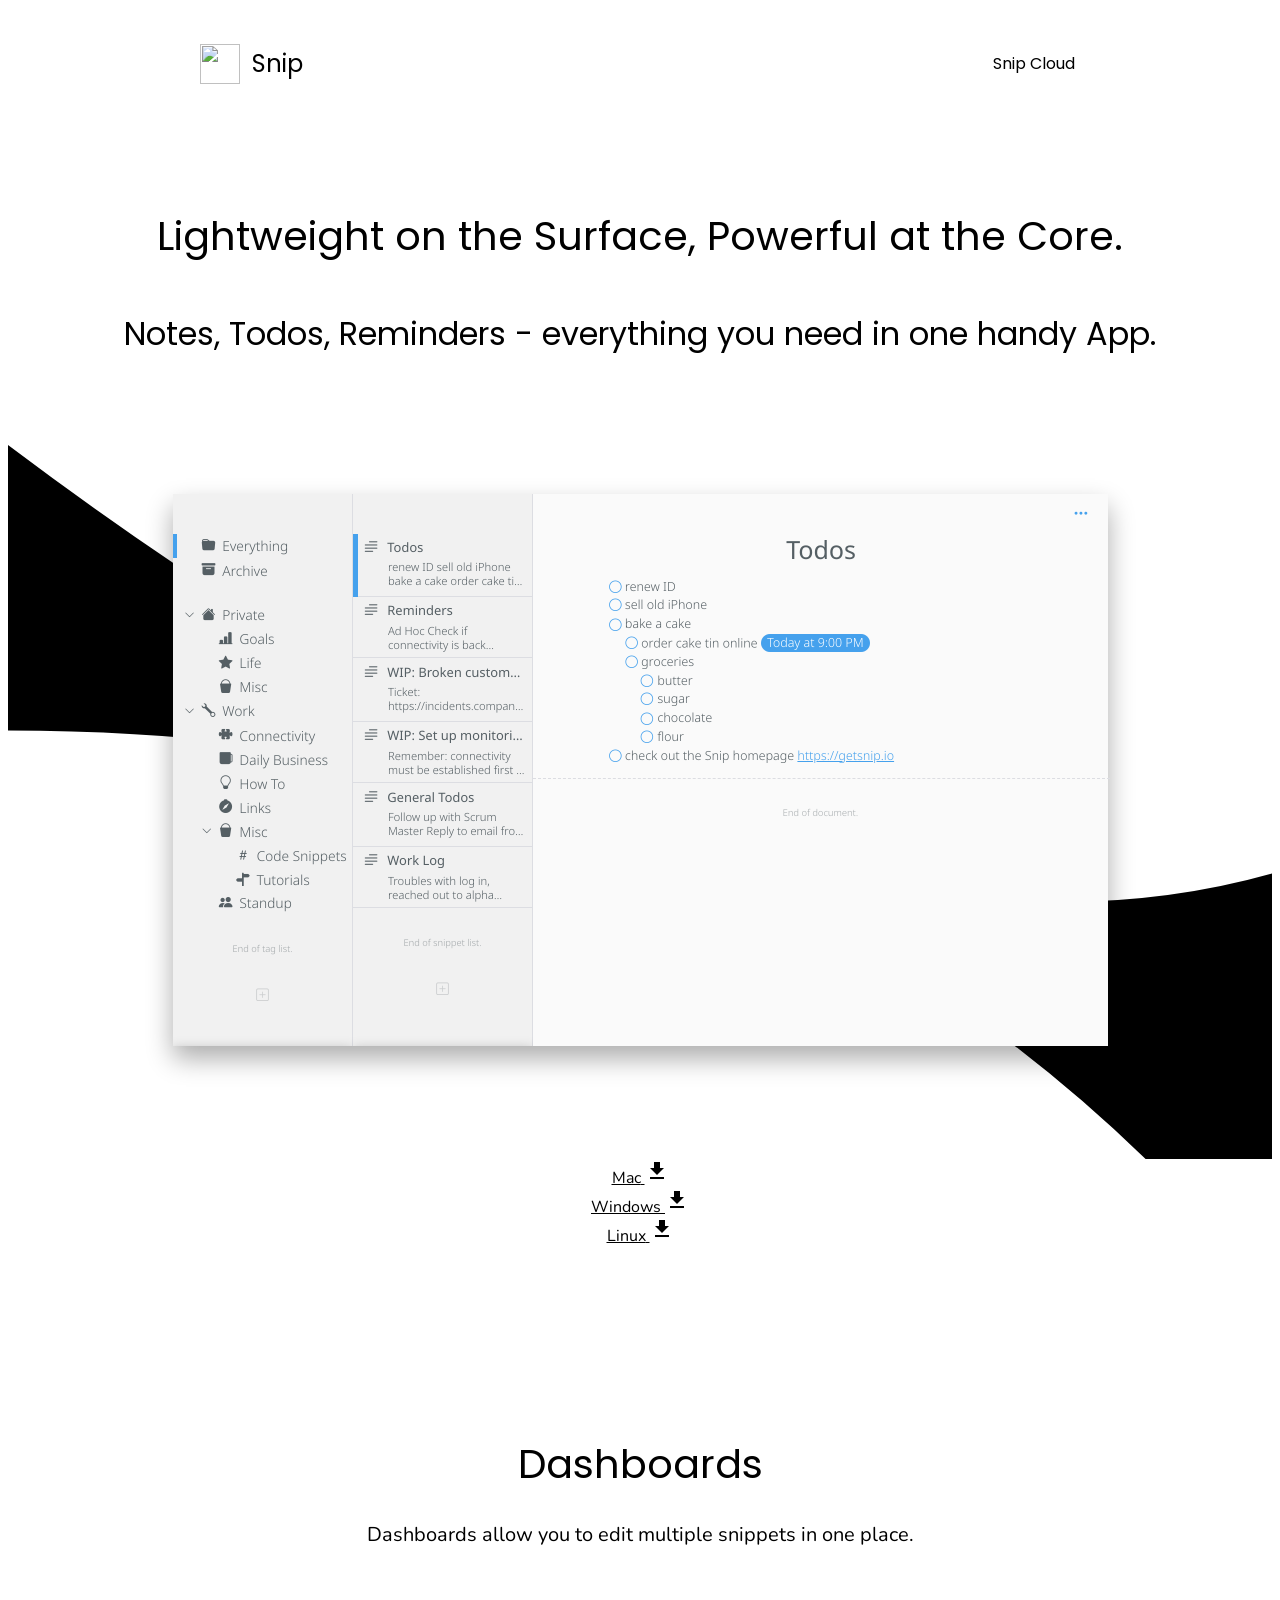
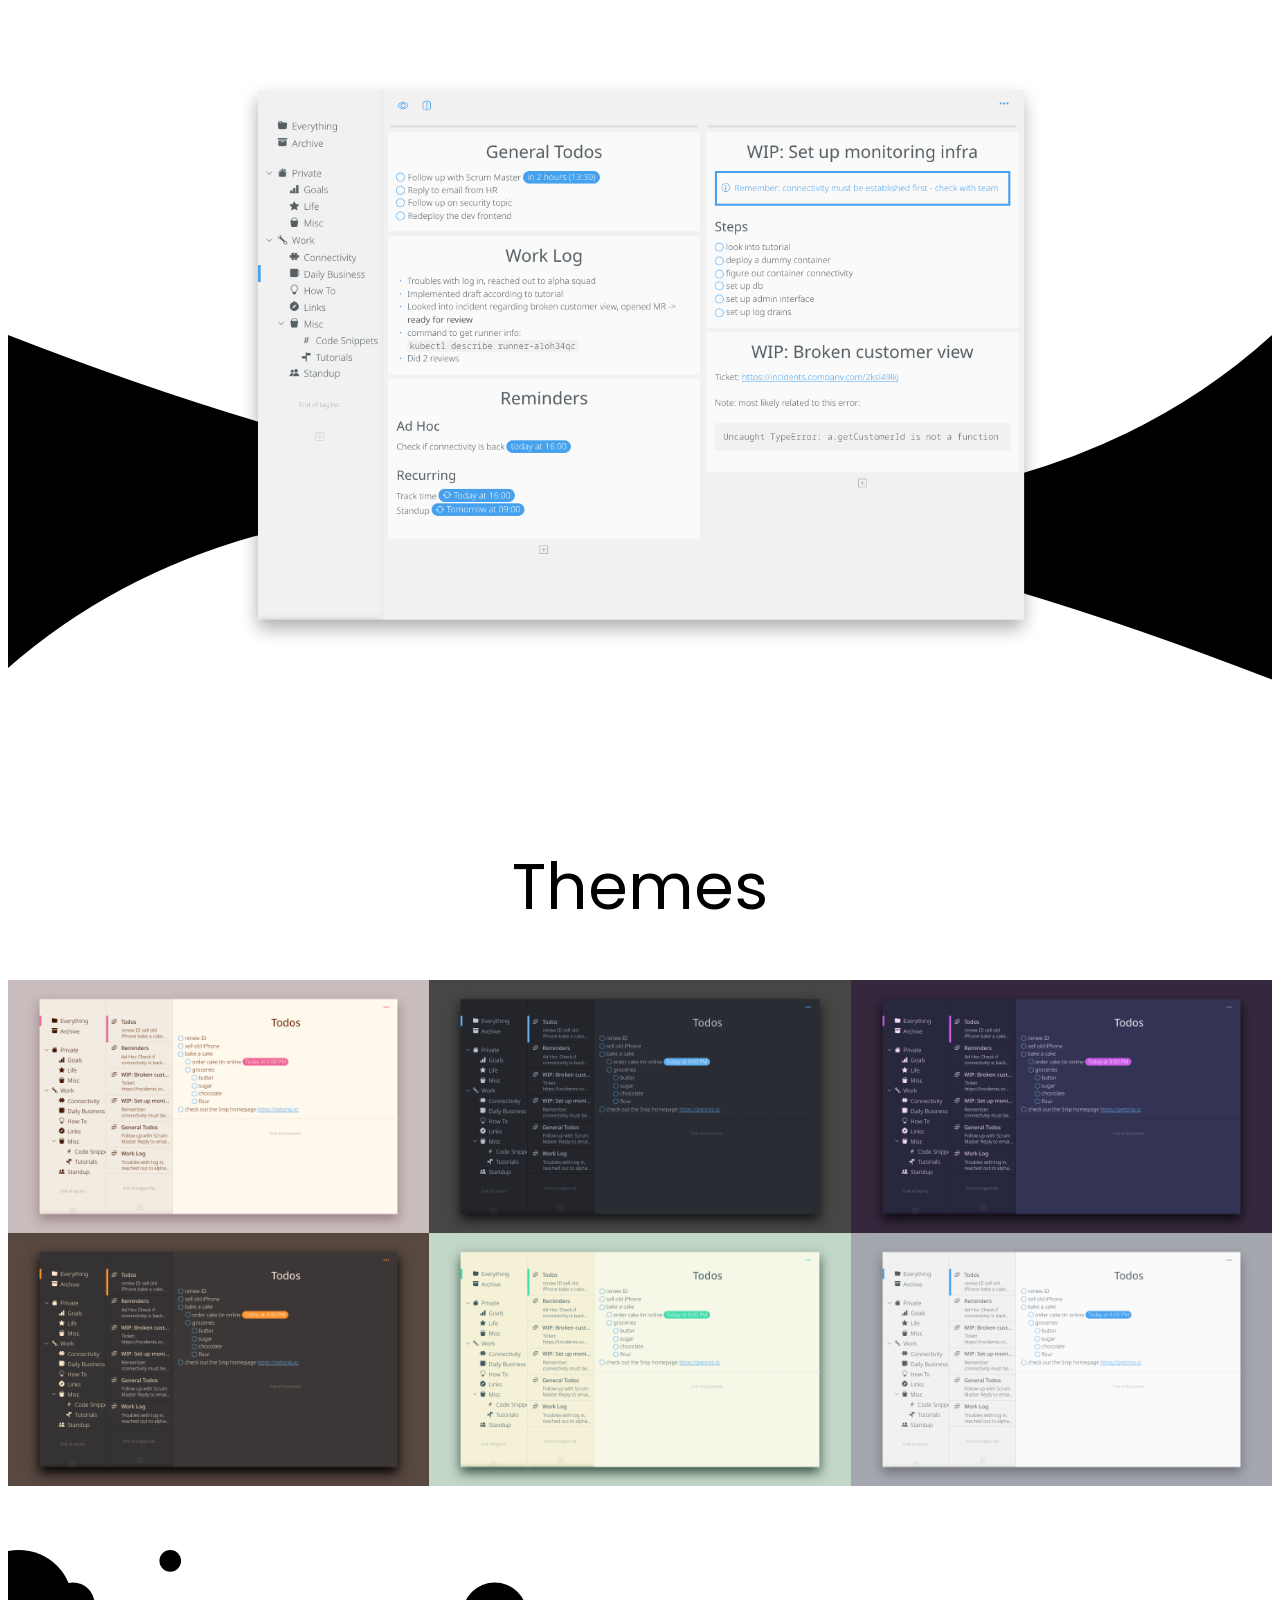
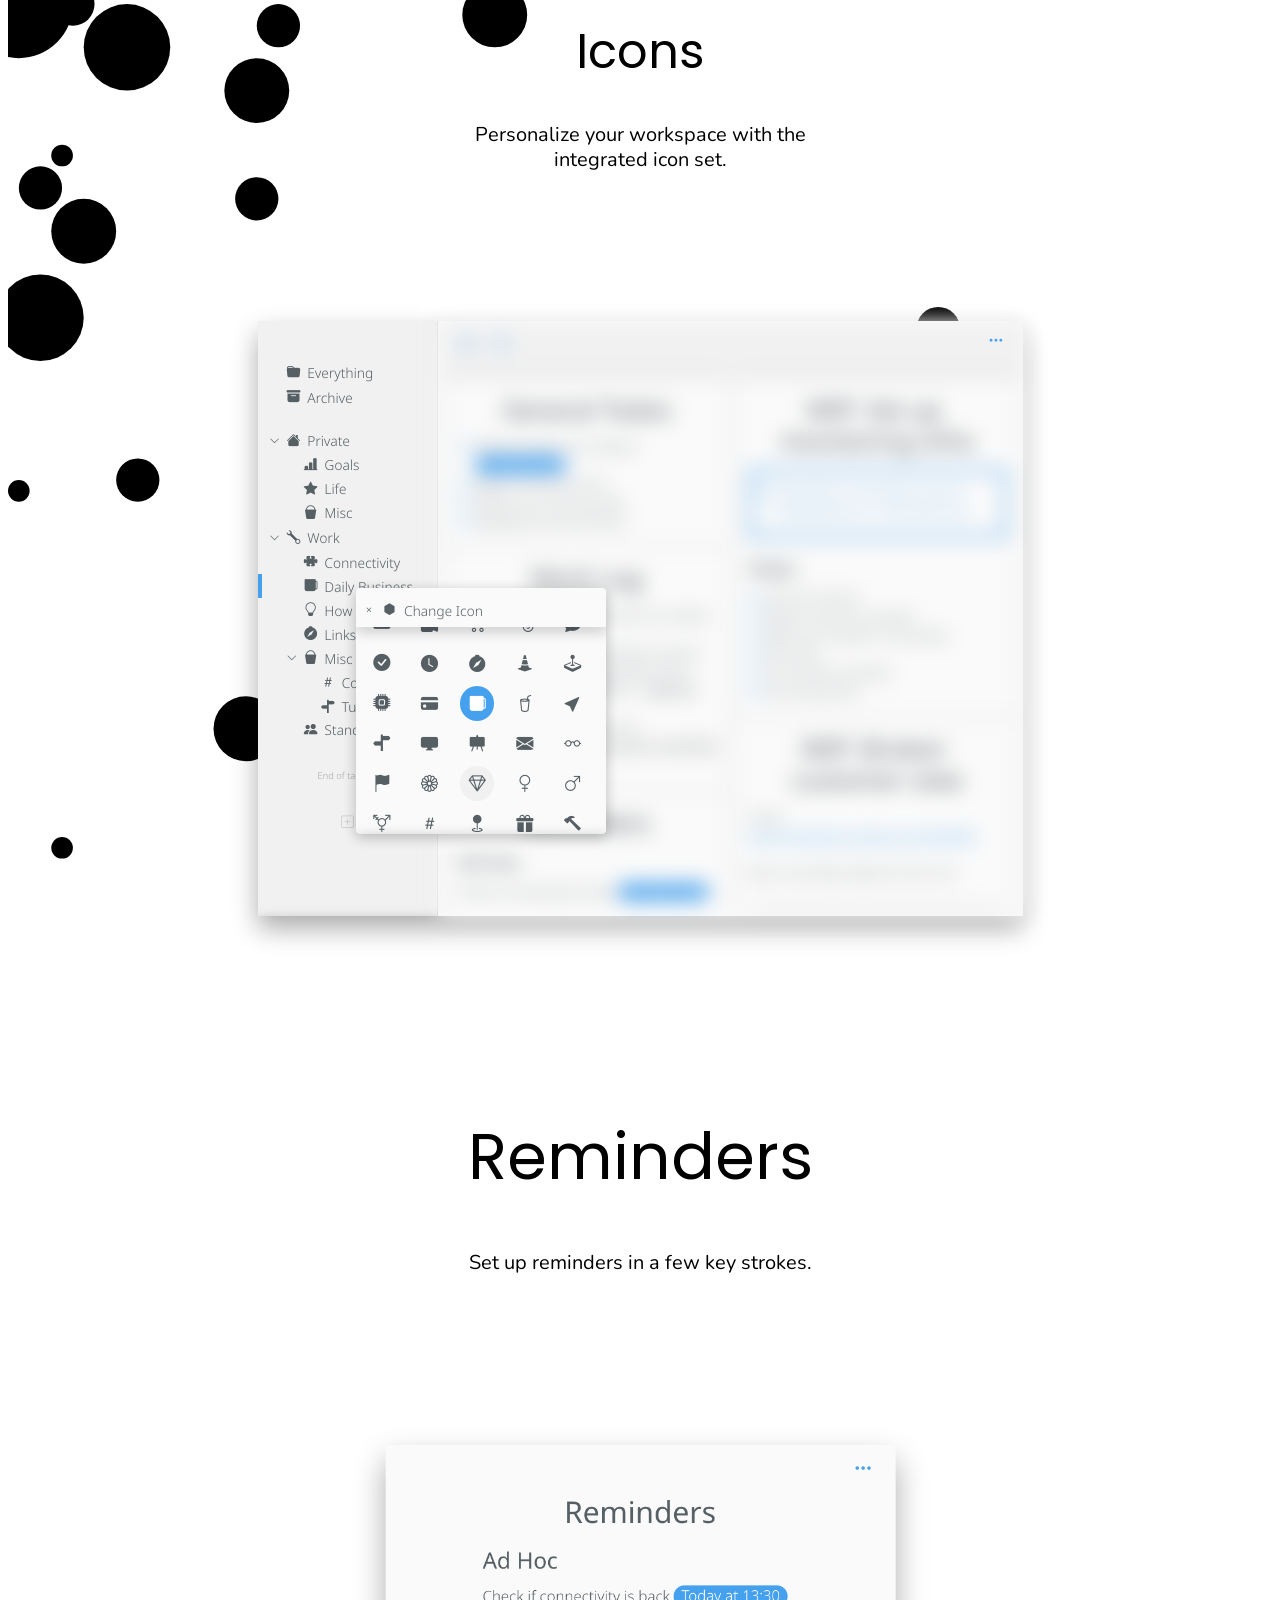
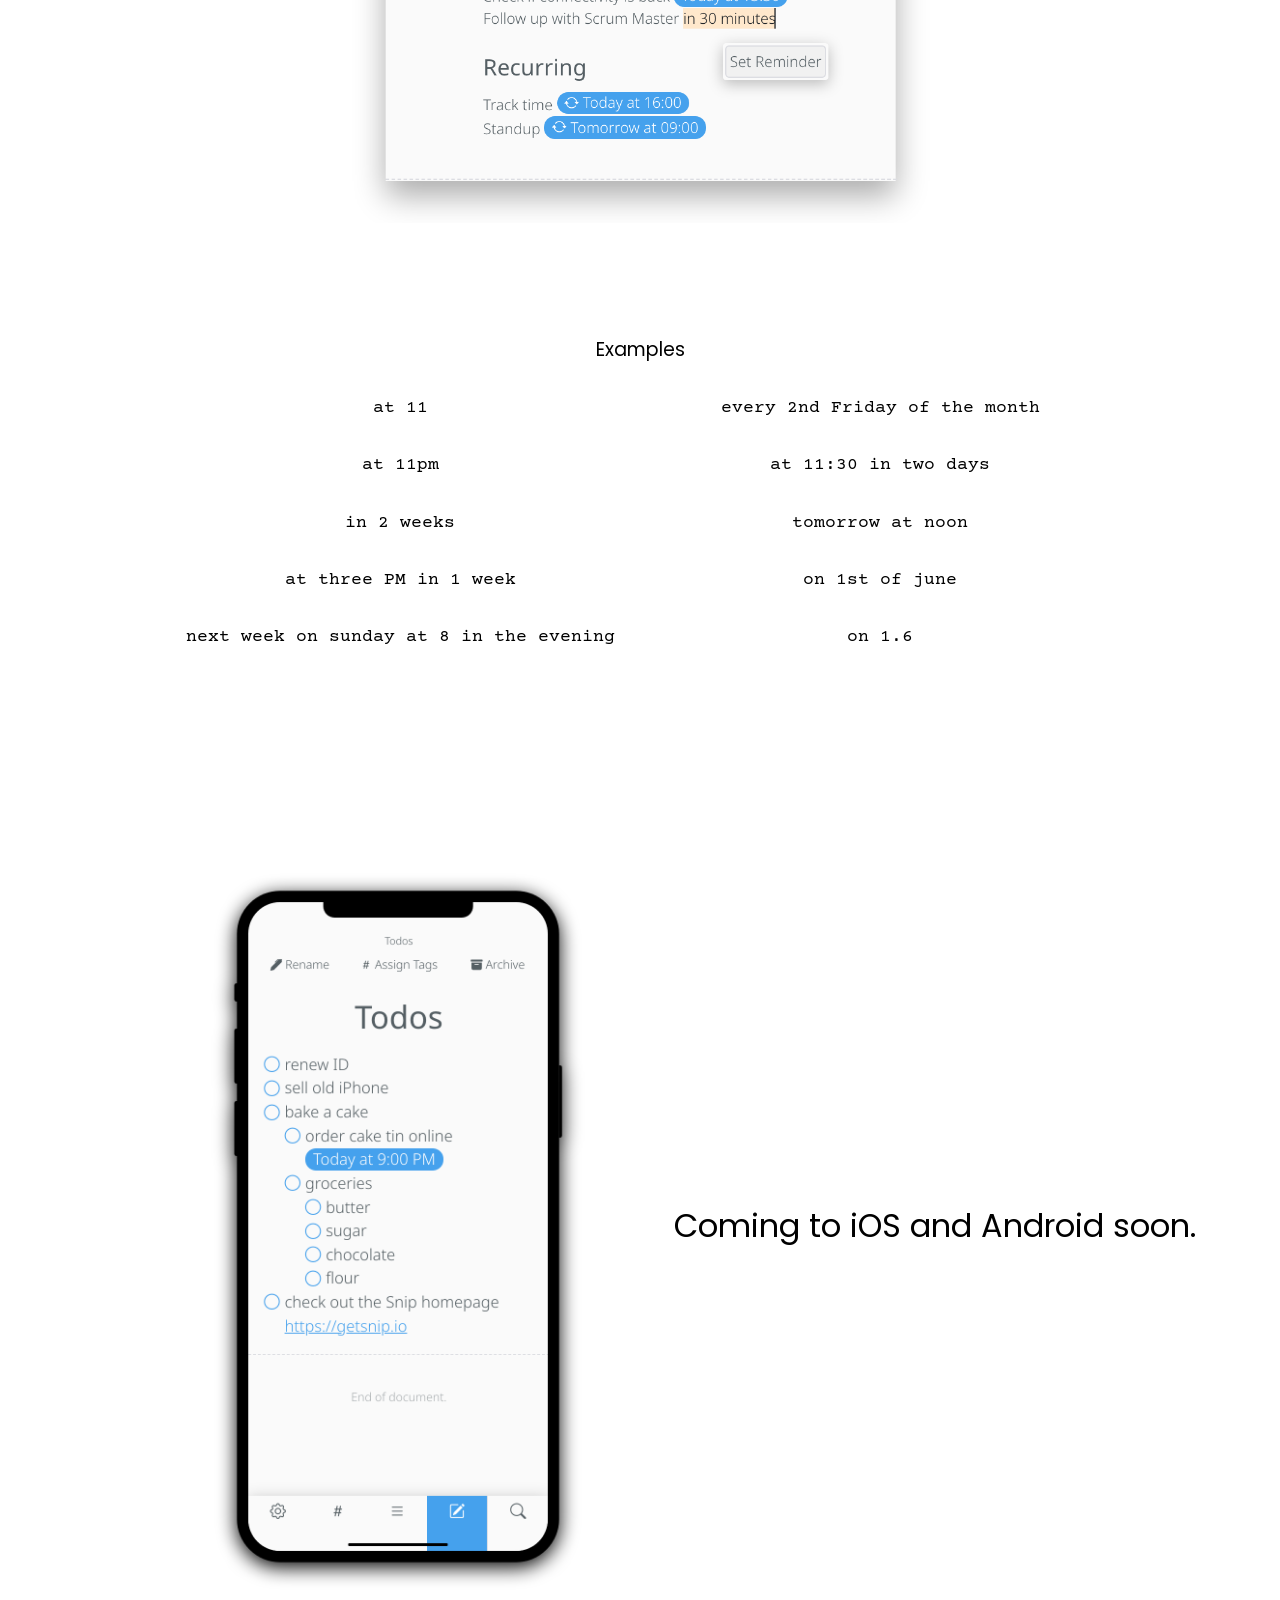
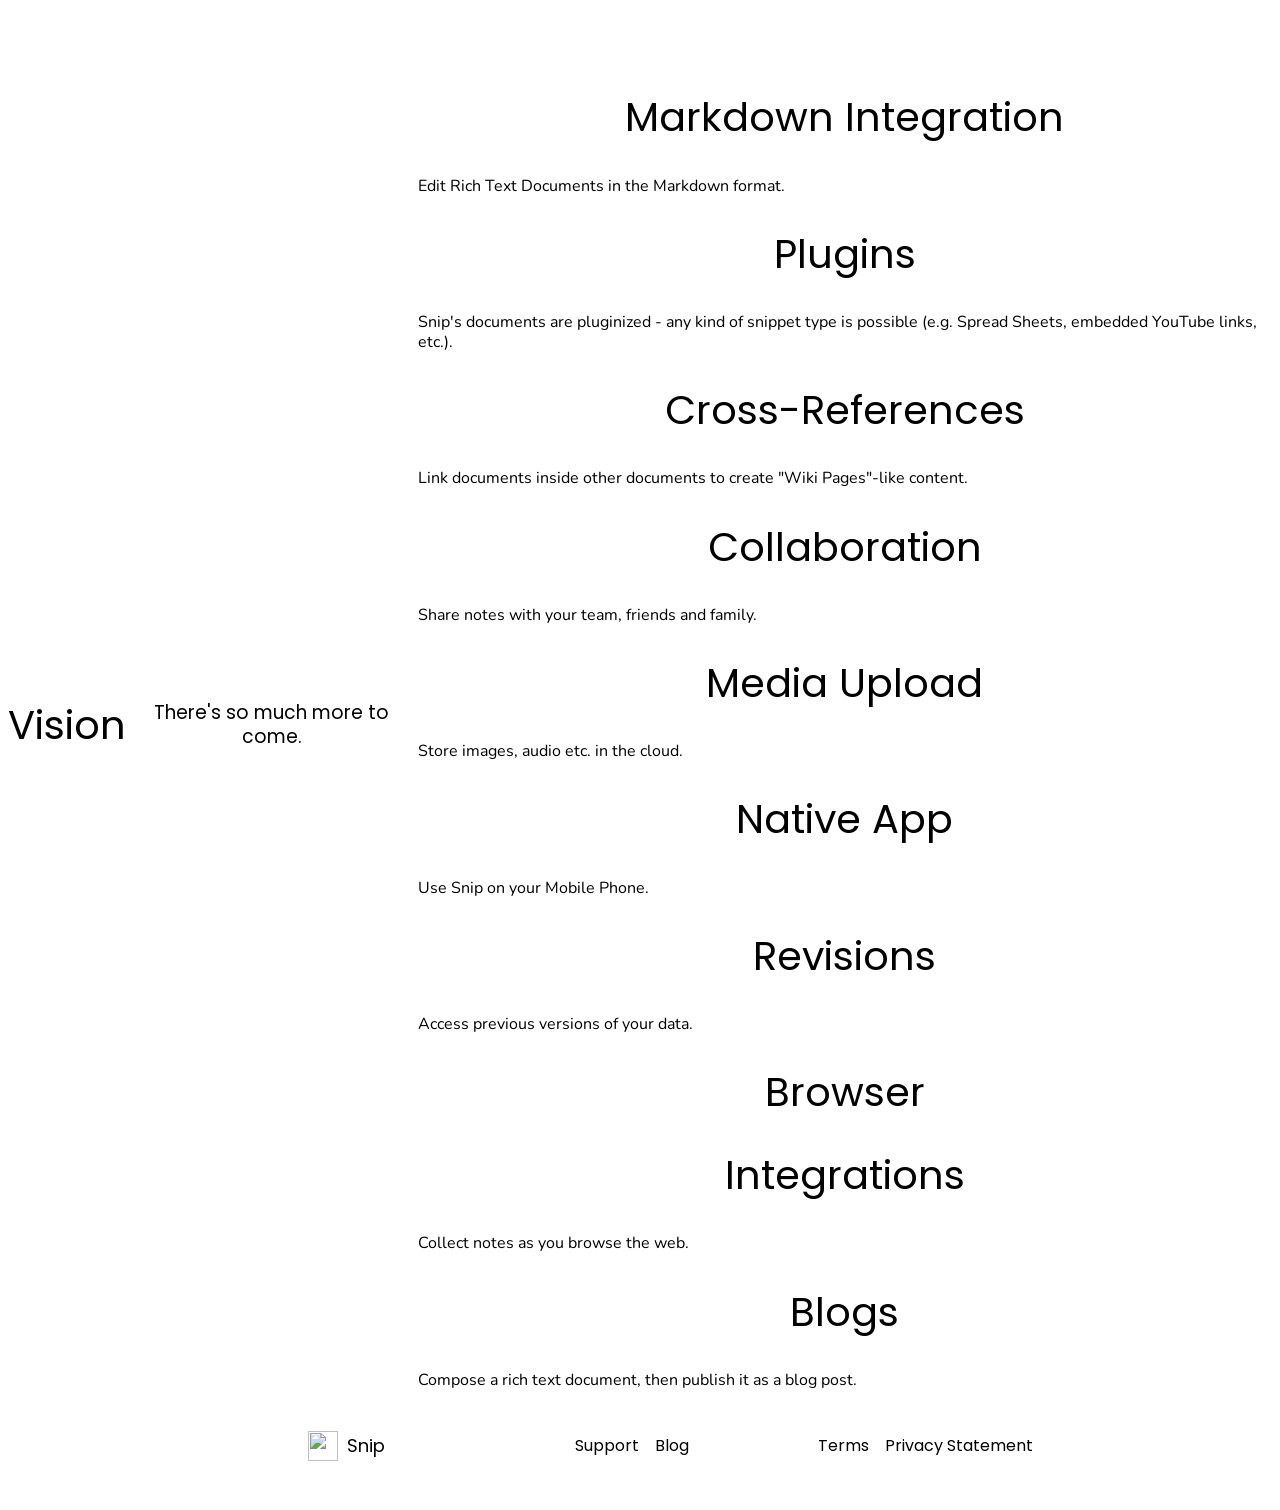
==== index.html @ b26df720 "tweaks" ====
<!DOCTYPE html>
<html class="no-js" lang="">
  <head>
    <meta charset="utf-8" />
    <title>Snip</title>
    <meta name="description" content="Snip - Snip is an alternative to Google Keep, Evernote, Notion, Bear, and other Notes Apps alike." />
    <meta name="viewport" content="width=device-width, initial-scale=1" />

    <meta property="og:title" content="" />
    <meta property="og:type" content="" />
    <meta property="og:url" content="" />
    <meta property="og:image" content="" />

    <link rel="manifest" href="site.webmanifest" />
    <link rel="apple-touch-icon" href="icon.png" />
    <!-- Place favicon.ico in the root directory -->

    <meta name="theme-color" content="#fafafa" />

    <link rel="preconnect" href="https://fonts.gstatic.com" />
    <link
      href="https://fonts.googleapis.com/css2?family=Poppins:wght@700&display=swap"
      rel="stylesheet"
    />

    <link rel="preconnect" href="https://fonts.gstatic.com" />
    <link
      href="https://fonts.googleapis.com/css2?family=Nunito&display=swap"
      rel="stylesheet"
    />

    <link rel="preconnect" href="https://fonts.gstatic.com" />
    <link
      href="https://fonts.googleapis.com/css2?family=Noto+Sans+HK:wght@300&display=swap"
      rel="stylesheet"
    />

    <link rel="preconnect" href="https://fonts.gstatic.com" />
    <link
      href="https://fonts.googleapis.com/css2?family=Courier+Prime&display=swap"
      rel="stylesheet"
    />

    <link
      href="https://fonts.googleapis.com/icon?family=Material+Icons"
      rel="stylesheet"
    />

    <link rel="stylesheet" href="css/index/dashboard-screenshot-section.css" />
    <link rel="stylesheet" href="css/index/download-section.css" />
    <link rel="stylesheet" href="css/index/header.css" />
    <link rel="stylesheet" href="css/index/icons-section.css" />
    <link rel="stylesheet" href="css/index/mobile-section.css" />
    <link rel="stylesheet" href="css/index/reminders-section.css" />
    <link rel="stylesheet" href="css/index/themes-section.css" />
    <link rel="stylesheet" href="css/index/vision-section.css" />

    <link rel="stylesheet" href="css/themes/common.css" />
    <link rel="stylesheet" href="css/themes/open-color.css" />
    <link rel="stylesheet" href="css/themes/silver.css" />

    <link rel="stylesheet" href="css/main.css" />
    <link rel="stylesheet" href="css/normalize.css" />
    <link rel="stylesheet" href="css/template.css" />

    <link rel="preload" href="privacy" as="document" />
    <link rel="preload" href="support" as="document" />
    <link rel="preload" href="terms" as="document" />

    <script>
      function reportDownload(os) {
        setTimeout(() => {
          fetch(`https://api.getsnip.io/analytics/downloads/${os}`, {
            mode: "no-cors",
          });
        }, 500);
      }
    </script>
  </head>

  <body class="App-full-screen-wrapper Theme-silver">
    <nav class="top-navigation">
      <div class="nav-outer">
        <div class="nav-logo"><img src="icon.png" /><span>Snip</span></div>

        <div class="nav-account">
          <a href="cloud">Snip Cloud</a>
        </div>
      </div>
    </nav>

    <header>
  <h1 class="header-slogan-1">
    <span><em>Lightweight</em> on the Surface,</span>
    <span><em>Powerful</em> at the Core.</span>
  </h1>
  <h2 class="header-slogan-2">
    <span>Notes, Todos, Reminders -</span>
    <span><em>everything you need</em> </span>
    <span>in one handy App.</span>
  </h2>
</header>

<section class="header-big-screenshot-section">
  <svg
    class="header-svg header-svg-accent"
    viewBox="0 0 100 100"
    preserveAspectRatio="none"
  >
    <path d="M 0 0 Q 60 80 100 60 V 100 H 90 Q 55 40 0 40 V 0 Z" />
  </svg>

  <div class="section-row">
    <div class="image-wrapper header-big-screenshot">
      <img src="img/index/header.png" />
    </div>
  </div>
</section>

<section class="download-section">
  <a
    class="download-section-anchor"
    href="https://github.com/snip-app/client/releases/latest/download/Snip.dmg"
    onclick="reportDownload('mac')"
  >
    <span class="download-section-button">
      <span>Mac</span>
      <i class="material-icons">get_app</i>
    </span>
  </a>

  <a class="download-section-anchor" href="windows">
    <span class="download-section-button">
      <span>Windows</span>
      <i class="material-icons">get_app</i>
    </span>
  </a>

  <a
    class="download-section-anchor"
    href="https://github.com/snip-app/client/releases/latest/download/Snip.deb"
    onclick="reportDownload('linux')"
  >
    <span class="download-section-button">
      <span>Linux</span>
      <i class="material-icons">get_app</i>
    </span>
  </a>
</section>

<section class="download-section"></section>

<section class="dashboard-screenshot-section">
  <svg
    class="header-svg header-svg-accent"
    viewBox="0 0 100 100"
    preserveAspectRatio="none"
  >
    <path d="M 0 89 Q 30 60 100 90 V 60 Q 70 90 0 60 Z" />
  </svg>

  <div class="section-row">
    <div class="section-tile">
      <h2>Dashboards</h2>

      <div class="section-sub-text">
        Dashboards allow you to edit multiple snippets in one place.
      </div>
    </div>

    <div class="image-wrapper dashboard-screenshot-section-image-wrapper">
      <img src="img/index/dashboards.png" />
    </div>
  </div>
</section>

<section class="themes-section">
  <div class="section-row themes-section-row">
    <h1>Themes</h1>

    <div class="themes-section-grid">
      <div class="image-wrapper themes-section-tile">
        <img src="img/index/theme-candy.png" />
      </div>
      <div class="image-wrapper themes-section-tile">
        <img src="img/index/theme-carbon.png" />
      </div>
      <div class="image-wrapper themes-section-tile">
        <img src="img/index/theme-grape.png" />
      </div>
      <div class="image-wrapper themes-section-tile">
        <img src="img/index/theme-lava.png" />
      </div>
      <div class="image-wrapper themes-section-tile">
        <img src="img/index/theme-mint.png" />
      </div>
      <div class="image-wrapper themes-section-tile">
        <img src="img/index/theme-silver.png" />
      </div>
    </div>
  </div>
</section>

<section class="icons-section">
  <svg class="header-svg header-svg-accent" viewBox="0 0 100 100">
    <circle cx="1" cy="5" r="5" />
    <circle cx="11" cy="9" r="4" />
    <circle cx="6" cy="5" r="2" />
    <circle cx="4" cy="5" r="1" />
    <circle cx="1" cy="5" r="1" />
    <circle cx="1" cy="5" r="1" />
    <circle cx="1" cy="50" r="1" />
    <circle cx="23" cy="13" r="3" />
    <circle cx="23" cy="23" r="2" />
    <circle cx="3" cy="34" r="4" />
    <circle cx="3" cy="22" r="2" />
    <circle cx="5" cy="83" r="1" />
    <circle cx="12" cy="49" r="2" />
    <circle cx="22" cy="72" r="3" />
    <circle cx="86" cy="35" r="2" />
    <circle cx="45" cy="6" r="3" />
    <circle cx="15" cy="1" r="1" />
    <circle cx="25" cy="7" r="2" />
    <circle cx="5" cy="19" r="1" />
    <circle cx="7" cy="26" r="3" />
  </svg>

  <div class="section-row">
    <div class="section-tile">
      <h2>Icons</h2>

      <div class="section-sub-text icon-section-sub-text">
        Personalize your workspace with the integrated icon set.
      </div>
    </div>

    <div class="image-wrapper icons-section-image-wrapper">
      <img src="img/index/icons.png" />
    </div>
  </div>
</section>

<section class="reminders-section">
  <div class="section-row">
    <div class="section-tile">
      <h1>Reminders</h1>

      <div class="section-sub-text">
        Set up reminders in a few key strokes.
      </div>
    </div>

    <div class="image-wrapper reminders-section-image-wrapper">
      <img src="img/index/reminders.png" />
    </div>

    <div class="reminders-section-expression-examples">
      <h3>Examples</h3>
      <div class="reminders-section-expression-examples-tile">
        <span class="reminders-section-expression-example">at 11</span>
        <span class="reminders-section-expression-example">
          every 2nd Friday of the month
        </span>
        <span class="reminders-section-expression-example">at 11pm</span>
        <span class="reminders-section-expression-example"
          >at 11:30 in two days</span
        >
        <span class="reminders-section-expression-example">in 2 weeks</span>
        <span class="reminders-section-expression-example"
          >tomorrow at noon</span
        >
        <span class="reminders-section-expression-example"
          >at three PM in 1 week</span
        >
        <span class="reminders-section-expression-example">on 1st of june</span>
        <span class="reminders-section-expression-example">
          next week on sunday at 8 in the evening
        </span>
        <span class="reminders-section-expression-example">on 1.6</span>
      </div>
    </div>
  </div>
</section>

<section class="mobile-section">
  <div class="section-row">
    <div class="image-wrapper mobile-section-image-wrapper">
      <img src="img/index/mobile.png" />
    </div>

    <div class="section-tile">
      <h2>Coming to <em>iOS</em> and <em>Android</em> soon.</h2>
    </div>
  </div>
</section>

<section class="vision-section">
  <div class="section-row vision-section-row">
    <h1>Vision</h1>

    <h3>There's <em>so much more</em> to come.</h3>

    <div class="vision-section-grid">
      <div class="vision-section-tile">
        <h1>Markdown Integration</h1>

        <span>
          Edit Rich Text Documents in the Markdown format.
        </span>
      </div>

      <div class="vision-section-tile">
        <h1>Plugins</h1>

        <span>
          Snip's documents are pluginized - any kind of snippet type is possible
          (e.g. Spread Sheets, embedded YouTube links, etc.).
        </span>
      </div>

      <div class="vision-section-tile">
        <h1>Cross-References</h1>

        <span>
          Link documents inside other documents to create "Wiki Pages"-like
          content.
        </span>
      </div>

      <div class="vision-section-tile">
        <h1>Collaboration <span class="snip-cloud-banner"></span></h1>

        <span>Share notes with your team, friends and family.</span>
      </div>

      <div class="vision-section-tile">
        <h1>Media Upload <span class="snip-cloud-banner"></span></h1>

        <span>Store images, audio etc. in the cloud.</span>
      </div>

      <div class="vision-section-tile">
        <h1>Native App <span class="snip-cloud-banner"></span></h1>

        <span>
          Use Snip on your Mobile Phone.
        </span>
      </div>

      <div class="vision-section-tile">
        <h1>Revisions <span class="snip-cloud-banner"></span></h1>

        <span>
          Access previous versions of your data.
        </span>
      </div>

      <div class="vision-section-tile">
        <h1 class="h1-fix">Browser</h1>
        <h1 class="h1-fix">
          Integrations <span class="snip-cloud-banner"></span>
        </h1>

        <span>
          Collect notes as you browse the web.
        </span>
      </div>

      <div class="vision-section-tile">
        <h1>Blogs <span class="snip-cloud-banner"></span></h1>

        <span>
          Compose a rich text document, then publish it as a blog post.
        </span>
      </div>
    </div>
  </div>
</section>


    <footer>
      <nav>
        <div class="nav-outer">
          <div class="nav-logo footer-logo footer-tile">
            <img src="icon.png" /><span>Snip</span>
          </div>

          <div class="footer-tile">
            <a href="support">Support</a>
            <a href="blog">Blog</a>
          </div>

          <div class="footer-tile">
            <a href="terms">Terms</a>
            <a href="privacy">Privacy Statement</a>
          </div>
        </div>
      </nav>
    </footer>

    <script src="js/vendor/modernizr-3.11.2.min.js"></script>
    <script src="js/plugins.js"></script>
    <script src="js/main.js"></script>

    <script>
      // setTimeout to let the page load first
      if (location.origin.includes("getsnip.io")) {
        setTimeout(() => {
          fetch("https://api.getsnip.io/analytics/page_visits/index", {
            mode: "no-cors",
          });
        }, 500);
      }
    </script>
  </body>
</html>
---- css/index/dashboard-screenshot-section.css ----
.dashboard-screenshot-section {
  padding-top: calc(var(--landing-page-default-large-padding) * 2);
  padding-bottom: calc(var(--landing-page-default-large-padding) * 2);
  position: relative;
}

.dashboard-screenshot-section h2 {
  font-size: 2.5em;
}

.dashboard-screenshot-section-image-wrapper {
  width: var(--landing-page-default-image-width);
  max-width: 900px;
  margin-left: var(--landing-page-default-large-padding);
}

@media only screen and (max-width: 1300px) {
  .dashboard-screenshot-section .section-row {
    flex-direction: column;
  }

  .dashboard-screenshot-section-image-wrapper {
    margin-left: 0;
    margin-top: var(--landing-page-default-large-padding);
  }
}
---- css/index/header.css ----
header {
  display: flex;
  flex-direction: column;
  justify-content: center;
  align-items: center;
  padding-top: var(--landing-page-default-large-padding);
  padding-bottom: var(--landing-page-default-large-padding);
}

.header-slogan-1 span {
  white-space: nowrap;
}

.header-slogan-2 span {
  white-space: nowrap;
}

/* TODO extract this - it shouldnt be prefixed with "header-" */
.header-svg {
  position: absolute;
  top: 0;
  width: 100%;
  height: 100%;
  z-index: -1;
}

.header-svg-red {
  fill: var(--color-red);
}

.header-svg-accent {
  fill: var(--accent-color-1);
}

section.header-big-screenshot-section {
  padding-top: calc(var(--landing-page-default-large-padding) * 0);
  padding-bottom: calc(var(--landing-page-default-large-padding) * 1);

  position: relative;
}

.header-big-screenshot {
  width: var(--landing-page-default-image-width);
  max-width: 1100px;
}

@media only screen and (max-width: 700px) {
  .header-slogan-2 {
    font-size: 1.5em;
  }
}

@media only screen and (max-width: 620px) {
  .header-slogan-1 {
    font-size: 1.75em;
  }
}

@media only screen and (max-width: 400px) {
  .header-slogan-1 {
    font-size: 1.5em;
  }

  .header-slogan-2 {
    font-size: 1.25em;
  }
}
---- css/index/icons-section.css ----
.icons-section {
  padding-bottom: calc(var(--landing-page-default-large-padding) * 1);

  position: relative;
}

.icons-section .header-svg {
  left: 0;
  width: unset;
}

.icon-section-sub-text {
  max-width: 19em;
}

.icons-section h2 {
  font-size: 3em;
}

.icons-section-image-wrapper {
  width: var(--landing-page-default-image-width);
  max-width: 900px;
  margin-top: calc(var(--landing-page-default-large-padding) * 1.5);
}

@media only screen and (max-width: 1300px) {
  .icons-section .section-row {
    flex-direction: column;
  }

  .icons-section-image-wrapper {
    margin-left: 0;
    margin-top: var(--landing-page-default-large-padding);
  }
}
---- css/index/mobile-section.css ----
.mobile-section {
  width: 100%;
  max-width: 90em;
}

.mobile-section-image-wrapper {
  margin-left: 15%;
  max-width: 400px;
  width: var(--landing-page-default-image-width);
}

@media only screen and (max-width: 1000px) {
  .mobile-section .section-row {
    flex-direction: column-reverse;
  }

  .mobile-section-image-wrapper {
    margin-left: 0;
  }
}
---- css/index/reminders-section.css ----
.reminders-section {
  max-width: 60em;
  margin-bottom: calc(var(--landing-page-default-large-padding) * 2);
}

.reminders-section h1 {
  font-size: 4em;
}

.reminders-section .section-row {
  flex-direction: column;
}

.reminders-section-image-wrapper {
  width: var(--landing-page-default-image-width);
  max-width: 600px;
  margin-top: calc(var(--landing-page-default-large-padding) * 1.5);
}

.reminders-section-expression-examples {
  width: 100%;
  margin-top: calc(var(--landing-page-default-large-padding) * 1.5);
}

.reminders-section-expression-examples-tile {
  width: 100%;
  display: grid;
  grid-template-columns: repeat(auto-fit, minmax(30em, 1fr));
}

.reminders-section-expression-example {
  font-family: "Courier Prime", monospace;
  margin: 1em;
  text-align: center;
  font-size: 1.1em;
}

@media only screen and (max-width: 500px) {
  .reminders-section h1 {
    font-size: 3em;
  }

  .reminders-section-expression-examples-tile {
    grid-template-columns: 1fr;
  }
}
---- css/index/themes-section.css ----
.themes-section {
  padding-bottom: calc(var(--landing-page-default-large-padding) * 1);
}

.themes-section-row {
  display: flex;
  flex-direction: column;
}

.themes-section-row h1 {
  font-size: 4em;
}

.themes-section-grid {
  width: 100%;
  display: grid;
  grid-column-gap: 0;
  grid-template-columns: 1fr 1fr 1fr 1fr 1fr 1fr;
}

.themes-section-tile {
  display: flex;
  flex-direction: column;
  align-items: center;
  text-align: center;
  position: relative;
}

.themes-section-tile h1 {
  font-size: 2.5em;
  position: relative;
}

@media only screen and (max-width: 3300px) {
  .themes-section-grid {
    grid-template-columns: 1fr 1fr 1fr;
  }
}

@media only screen and (max-width: 1200px) {
  .themes-section-grid {
    grid-template-columns: 1fr 1fr;
  }
}

@media only screen and (max-width: 500px) {
  .themes-section-grid {
    grid-template-columns: 1fr;
  }
}
---- css/template.css ----
body {
  position: relative;
  display: flex;
  flex-direction: column;
  font-family: "Nunito";
  background-color: var(--background-color-1);
  color: var(--font-color-2);
  justify-content: center;
  align-items: center;

  --landing-page-default-image-width: 90%;
  --landing-page-box-shadow: 0em 0em 7em var(--accent-color-1);
  --landing-page-default-large-padding: 4em;
  --landing-page-default-small-padding: 1em;
}

button,
input {
  font-family: "Noto Sans HK";
}

body * {
  letter-spacing: 0px;
  speak: none;
  font-style: normal;
  font-weight: normal;
  font-variant: normal;
  text-transform: none;
  line-height: 1.25em;
  -webkit-font-smoothing: antialiased;
}

em {
  font-style: normal;
  color: var(--accent-color-1);
  white-space: nowrap;
}

code {
  white-space: nowrap;
}

code,
kbd,
samp {
  font-family: "Courier Prime", monospace;
}

nav {
  display: flex;
  justify-content: center;
  align-items: center;
}

a {
  color: var(--font-color-2);
}

h1 {
  font-size: 2.5em;
}

h2 {
  font-size: 2em;
}

h1,
h2,
h3 {
  text-align: center;
  font-family: "Poppins";
}

.nav-outer {
  flex-grow: 1;
  max-width: 55em;
  display: flex;
  align-items: center;
  justify-content: space-between;
  font-family: "Poppins";
}

.nav-logo {
  display: flex;
  align-items: center;
}

.nav-logo > img {
  height: 2.5em;
  width: 2.5em;
}

.nav-logo > span {
  font-size: 1.5em;
  margin-left: 0.5em;
}

.top-navigation {
  height: 7em;
  width: 100%;
}

.nav-account a {
  border: 1px solid var(--color-red);
  color: var(--color-red);
  padding: 0.33em;
  border-radius: 0.25em;
  text-decoration: none;
}

.warning-box {
  border: 1px solid hsl(355, 65%, 65%);
  color: hsl(355, 65%, 65%);
  border-radius: 1em;
  padding: 1em;
}

section {
  display: flex;
  justify-content: center;
  align-items: center;
  flex-direction: column;
  width: 100%;
}

section:only-of-type {
  min-height: calc(100vh - 14em);
}

.section-row {
  display: flex;
  flex-grow: 1;
  align-items: center;
  justify-content: center;
  width: 100%;
}

.section-row-informative h1 {
  font-size: 3em;
  text-align: left;
}

.section-row-informative h2 {
  font-size: 2em;
  text-align: left;
}

.section-row-informative h3 {
  font-size: 1.5em;
  text-align: left;
}

.section-row-informative strong {
  font-size: 1.1em;
  font-weight: bold;
  margin-bottom: 0.15em;
  display: block;
}

.section-row-informative .section-tile {
  display: block;
  text-align: left;
}

.section-row-informative p {
}

.section-tile {
  padding: calc(var(--landing-page-default-small-padding) * 2);
  border-radius: 0.25em;
  display: flex;
  flex-direction: column;
  align-items: center;
  justify-content: center;
  flex: 1;
  max-width: 55em;
}

.section-sub-text {
  font-size: 1.25em;
  text-align: center;
}

.image-wrapper {
  display: flex;
  justify-content: center;
}

.image-wrapper img {
  width: 100%;

  /* Hack for Safari: keep aspect ratio of image */
  align-self: center;
}

footer {
  width: 100%;
  height: 7em;
  display: flex;
  flex-direction: column;
  justify-content: center;
}

.footer-tile {
  display: flex;
  flex: 1;
  justify-content: center;
}

.footer-tile a {
  margin-right: 1em;
  text-decoration: none;
}

.footer-logo {
  font-size: 0.75em;
}

.windows-download .warning-box {
  max-width: 50%;
}

.windows-download .download-button {
  border: 1px solid hsl(355, 65%, 65%);
}

@media only screen and (max-width: 57em) {
  .top-navigation .nav-outer {
    flex-direction: row;
    margin-left: 1em;
    margin-right: 1em;
  }
}

@media only screen and (max-width: 1100px) {
  body {
    --landing-page-box-shadow: 0em 0em 6em var(--accent-color-1);
    --landing-page-default-large-padding: 3em;
    --landing-page-default-small-padding: 1em;
  }
}

@media only screen and (max-width: 800px) {
  body {
    --landing-page-box-shadow: 0em 0em 5em var(--accent-color-1);
    --landing-page-default-large-padding: 2em;
    --landing-page-default-small-padding: 1em;
  }
}

@media only screen and (max-width: 600px) {
  body {
    --landing-page-box-shadow: 0em 0em 4em var(--accent-color-1);
  }
}

@media only screen and (max-width: 500px) {
  .nav-outer {
    flex-direction: column;
  }

  .footer-tile {
    margin-bottom: 2em;
  }
}
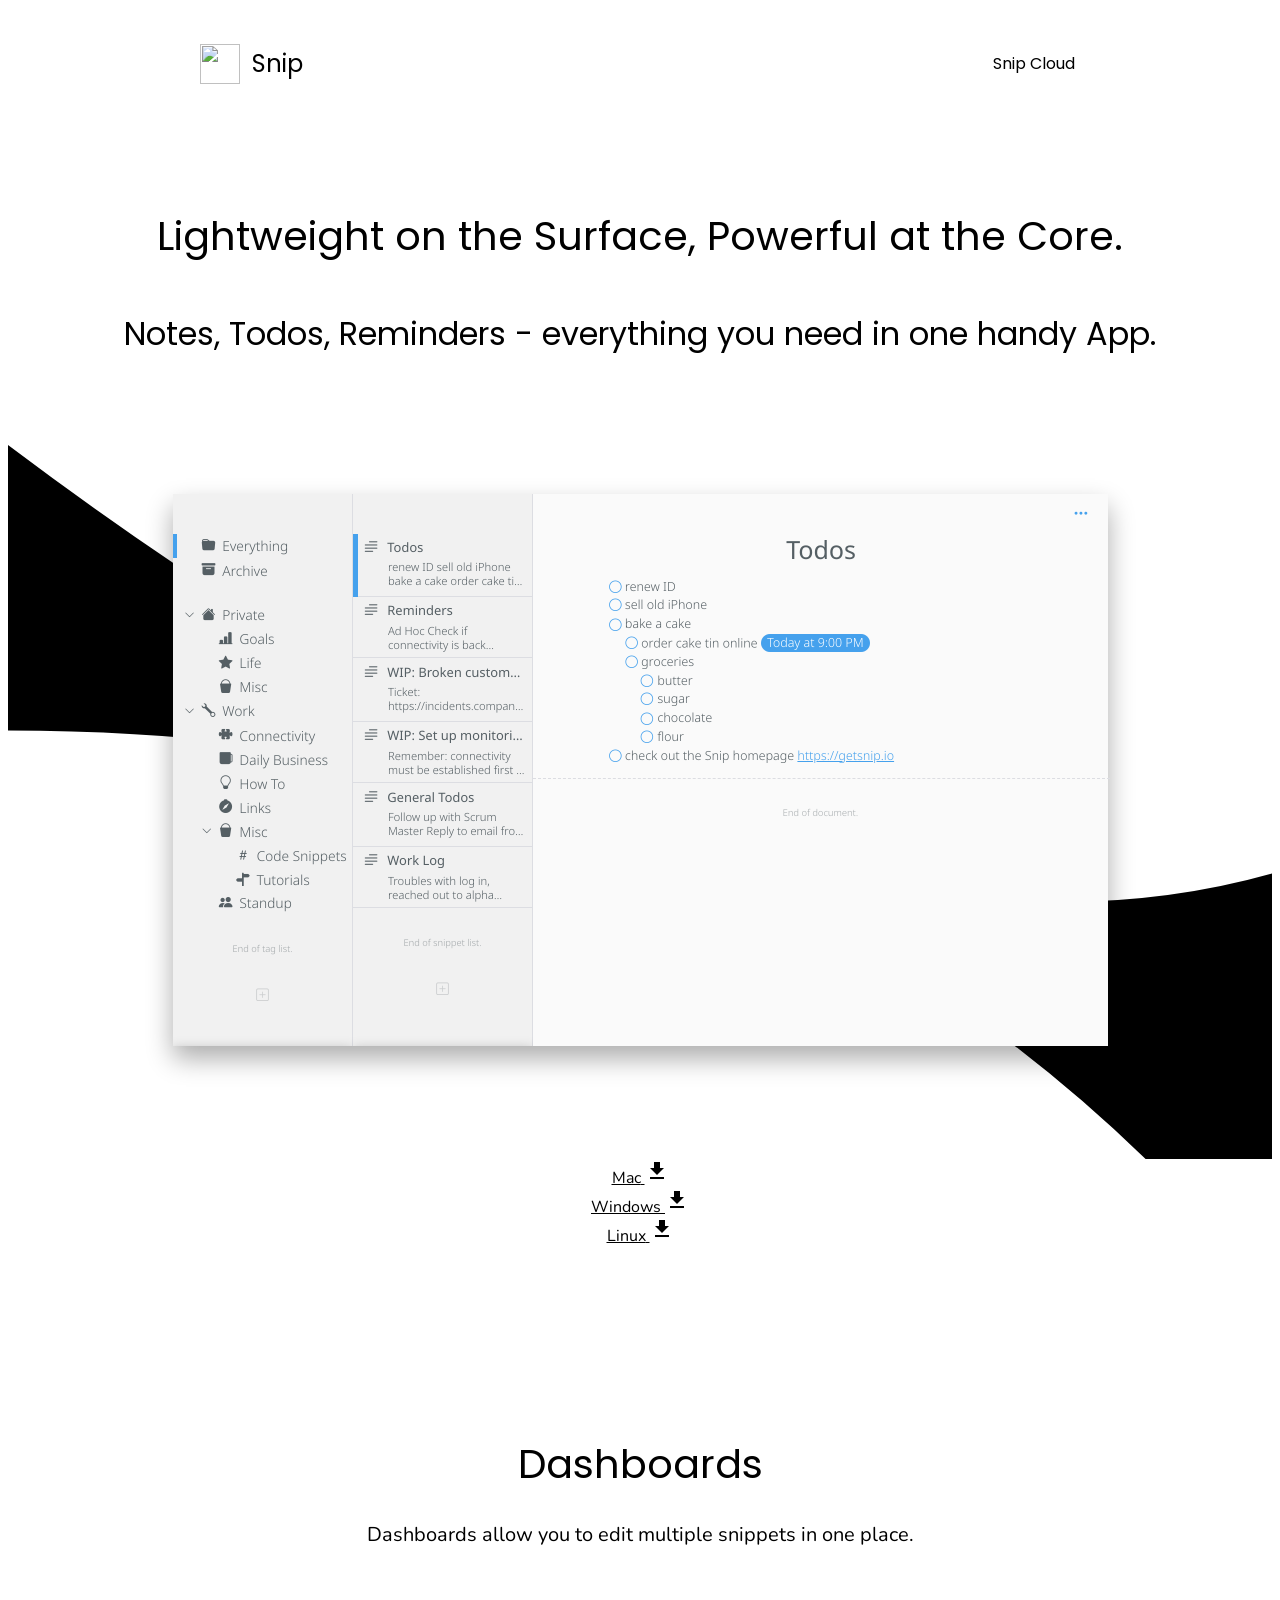
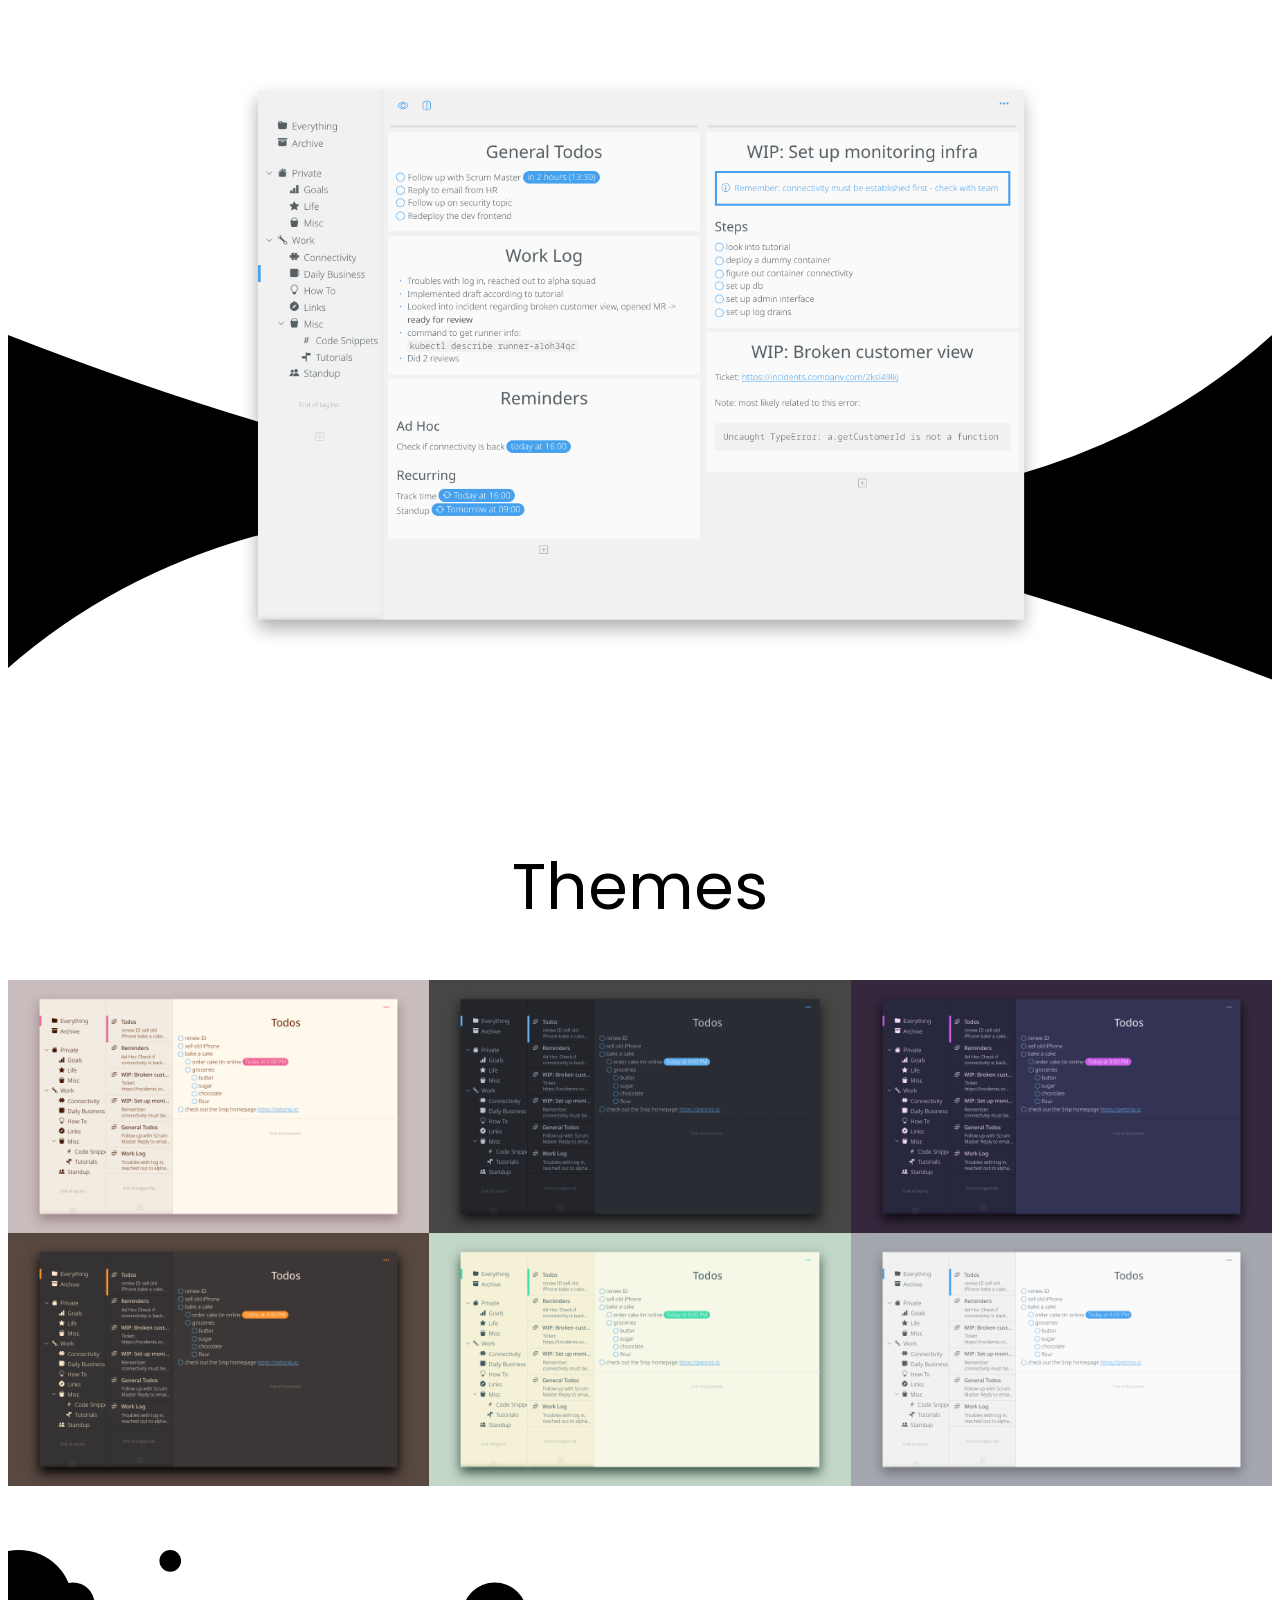
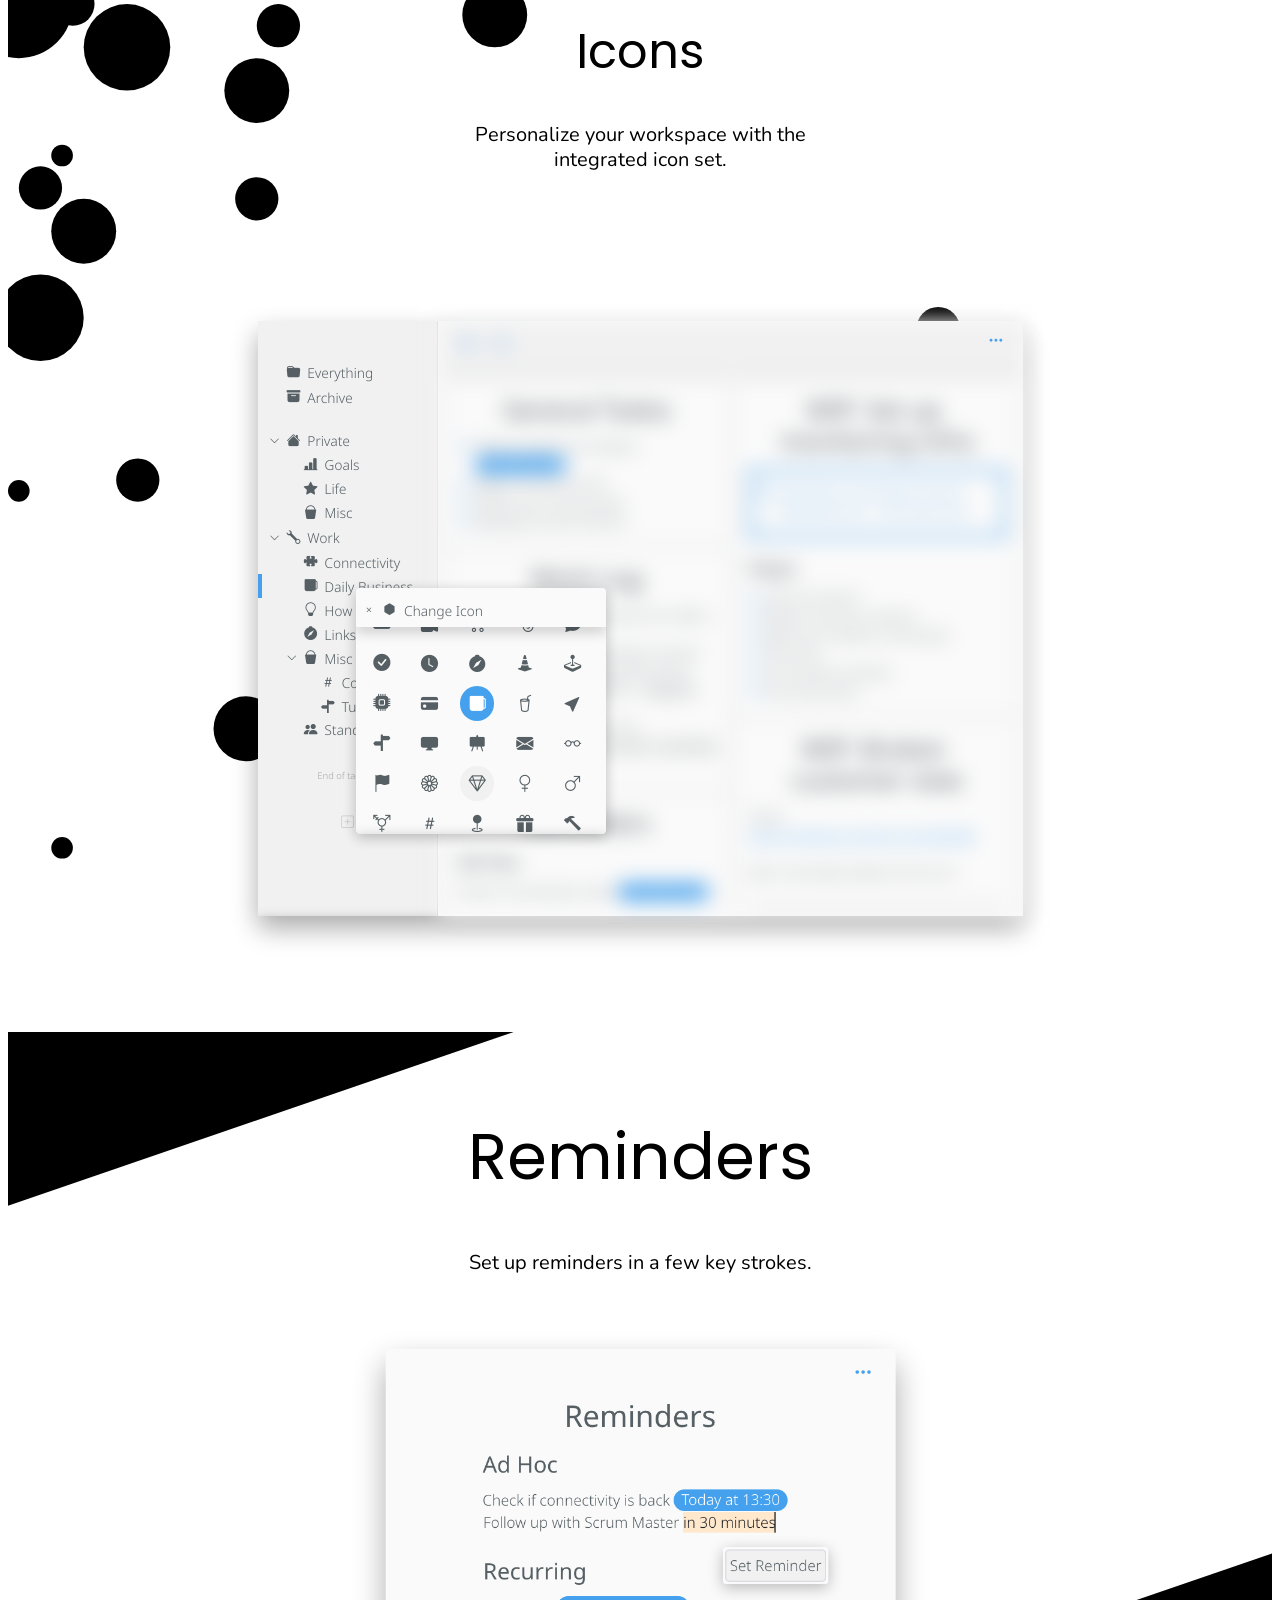
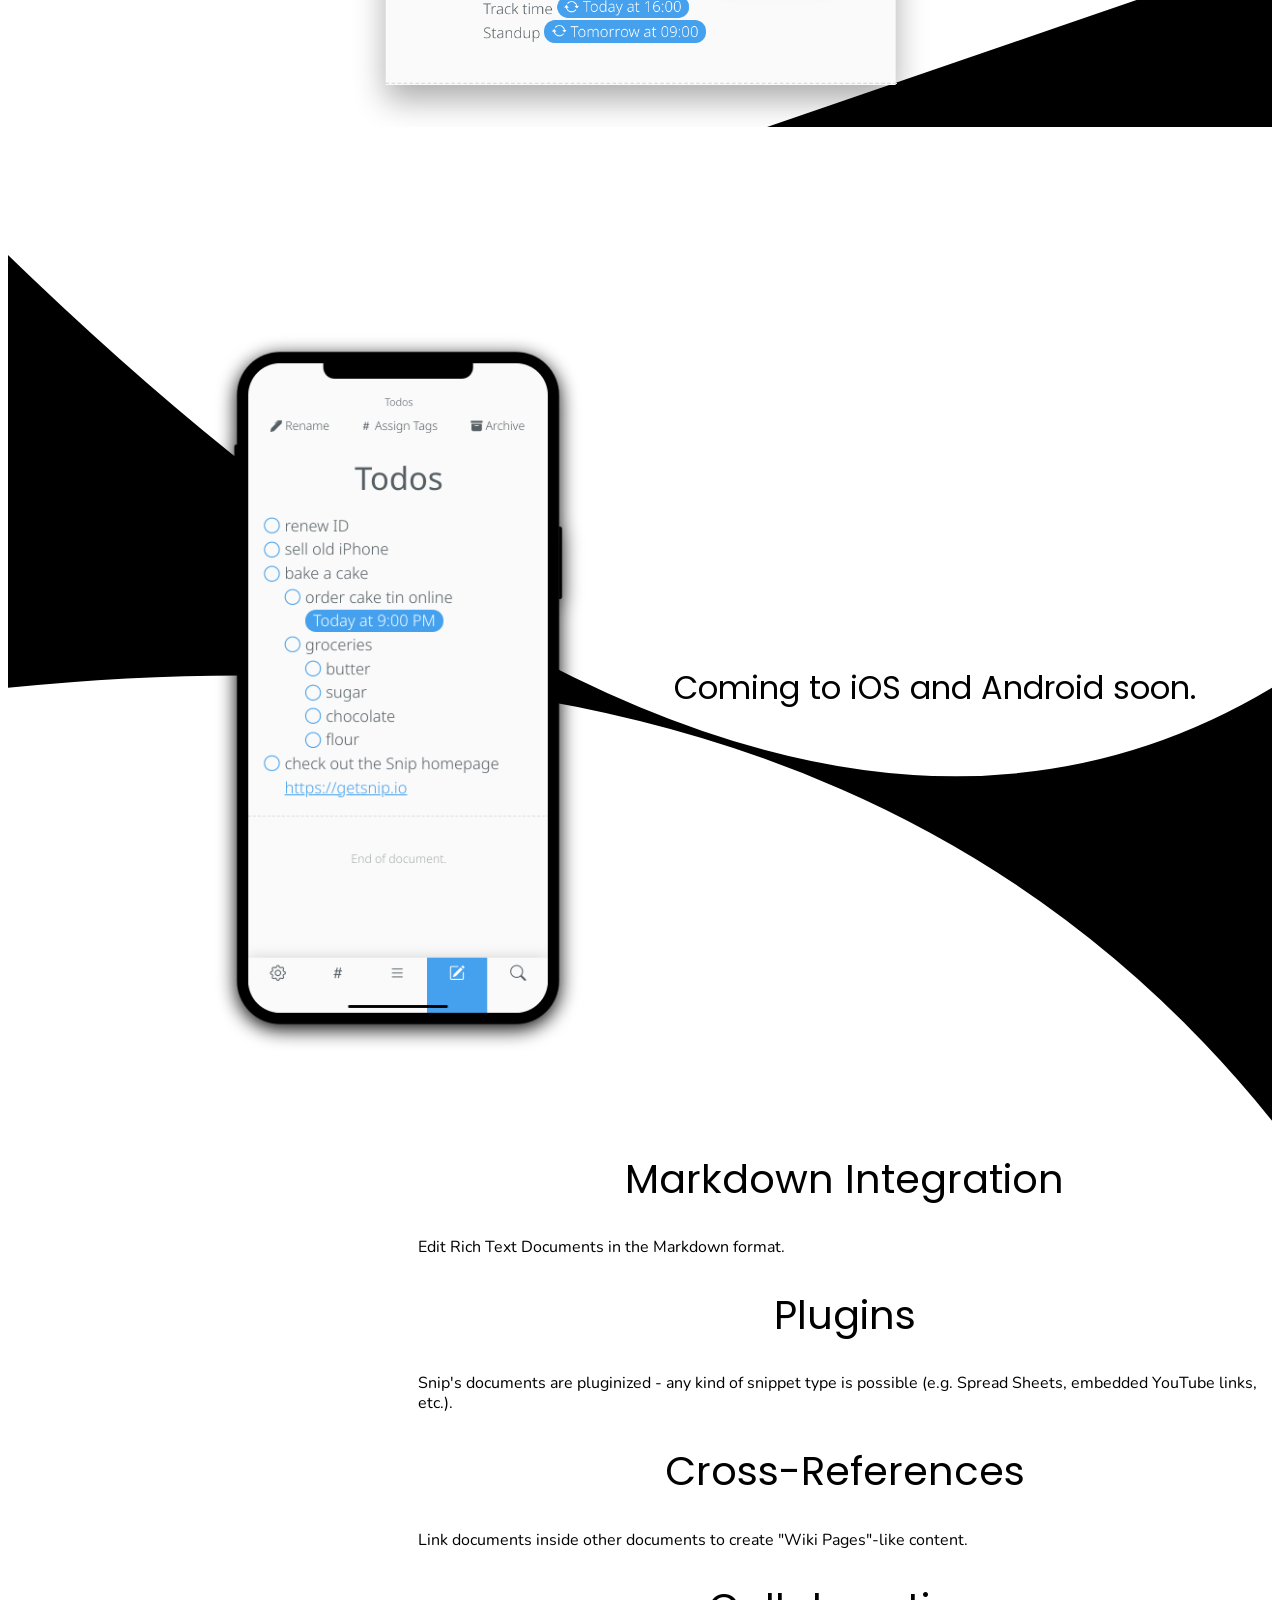
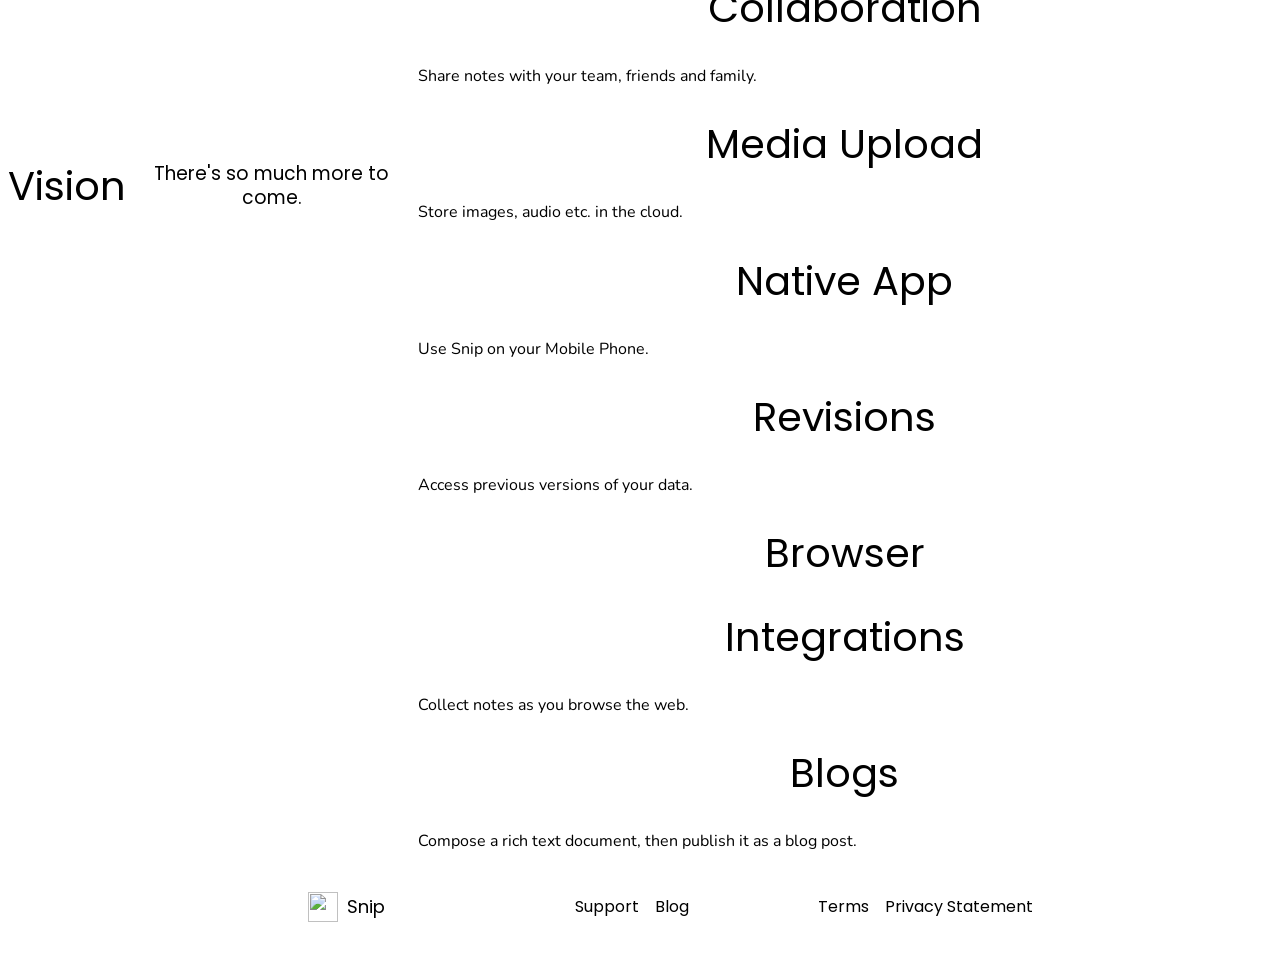
==== commit 1fccbdfc: "tweaks" ====
--- a/index.html
+++ b/index.html
@@ -241,6 +241,15 @@
 </section>
 
 <section class="reminders-section">
+  <svg
+    class="header-svg header-svg-accent"
+    viewBox="0 0 100 100"
+    preserveAspectRatio="none"
+  >
+    <path d="M 0 0 L 40 0 L 0 25 H 0 Z" />
+    <path d="M 60 100 L 100 75 V 100 Z" />
+  </svg>
+
   <div class="section-row">
     <div class="section-tile">
       <h1>Reminders</h1>
@@ -283,6 +292,14 @@
 </section>
 
 <section class="mobile-section">
+  <svg
+    class="header-svg header-svg-accent"
+    viewBox="0 0 100 100"
+    preserveAspectRatio="none"
+  >
+    <path d="M 0 0 Q 60 85 100 50 V 100 Q 67 40 0 50 V 0 Z" />
+  </svg>
+
   <div class="section-row">
     <div class="image-wrapper mobile-section-image-wrapper">
       <img src="img/index/mobile.png" />
--- a/css/index/mobile-section.css
+++ b/css/index/mobile-section.css
@@ -1,6 +1,6 @@
 .mobile-section {
   width: 100%;
-  max-width: 90em;
+  position: relative;
 }
 
 .mobile-section-image-wrapper {
--- a/css/index/reminders-section.css
+++ b/css/index/reminders-section.css
@@ -1,6 +1,6 @@
 .reminders-section {
-  max-width: 60em;
   margin-bottom: calc(var(--landing-page-default-large-padding) * 2);
+  position: relative;
 }
 
 .reminders-section h1 {
@@ -14,12 +14,13 @@
 .reminders-section-image-wrapper {
   width: var(--landing-page-default-image-width);
   max-width: 600px;
-  margin-top: calc(var(--landing-page-default-large-padding) * 1.5);
 }
 
 .reminders-section-expression-examples {
   width: 100%;
+  max-width: 60em;
   margin-top: calc(var(--landing-page-default-large-padding) * 1.5);
+  display: none;
 }
 
 .reminders-section-expression-examples-tile {
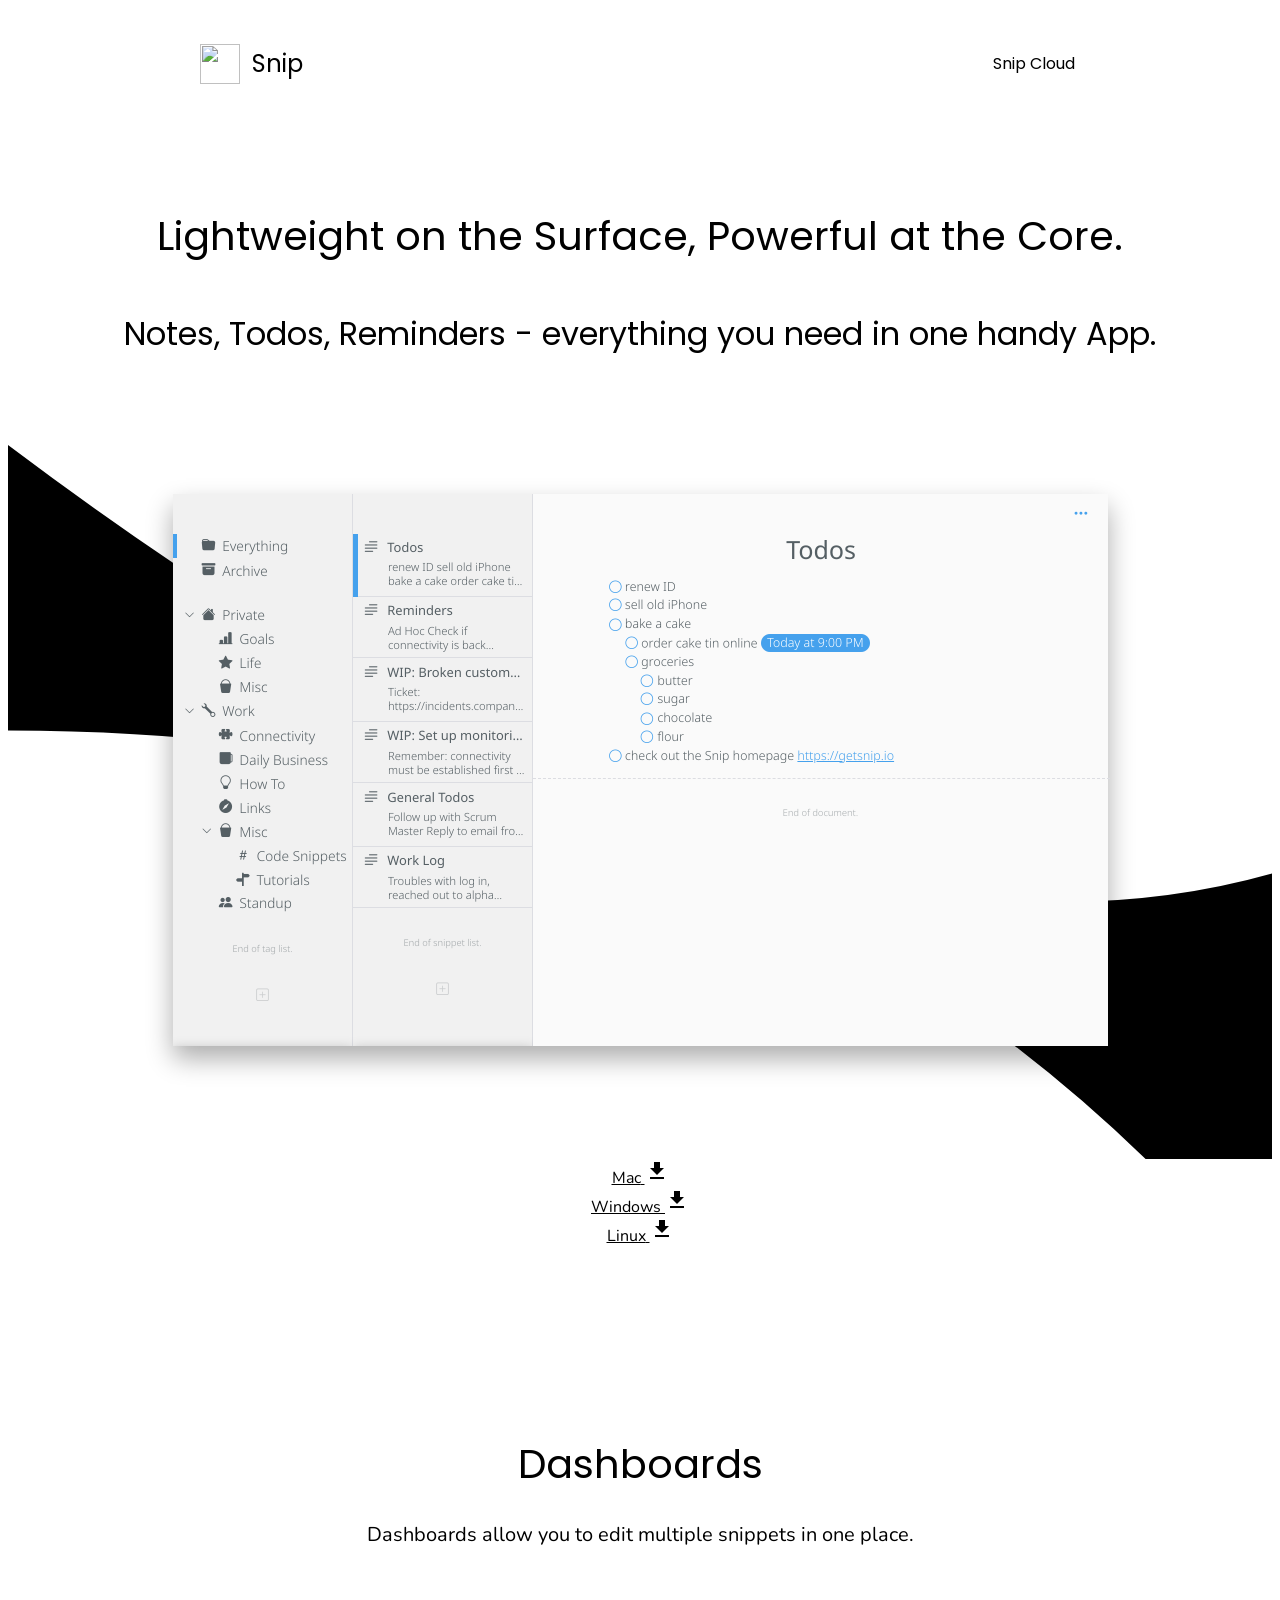
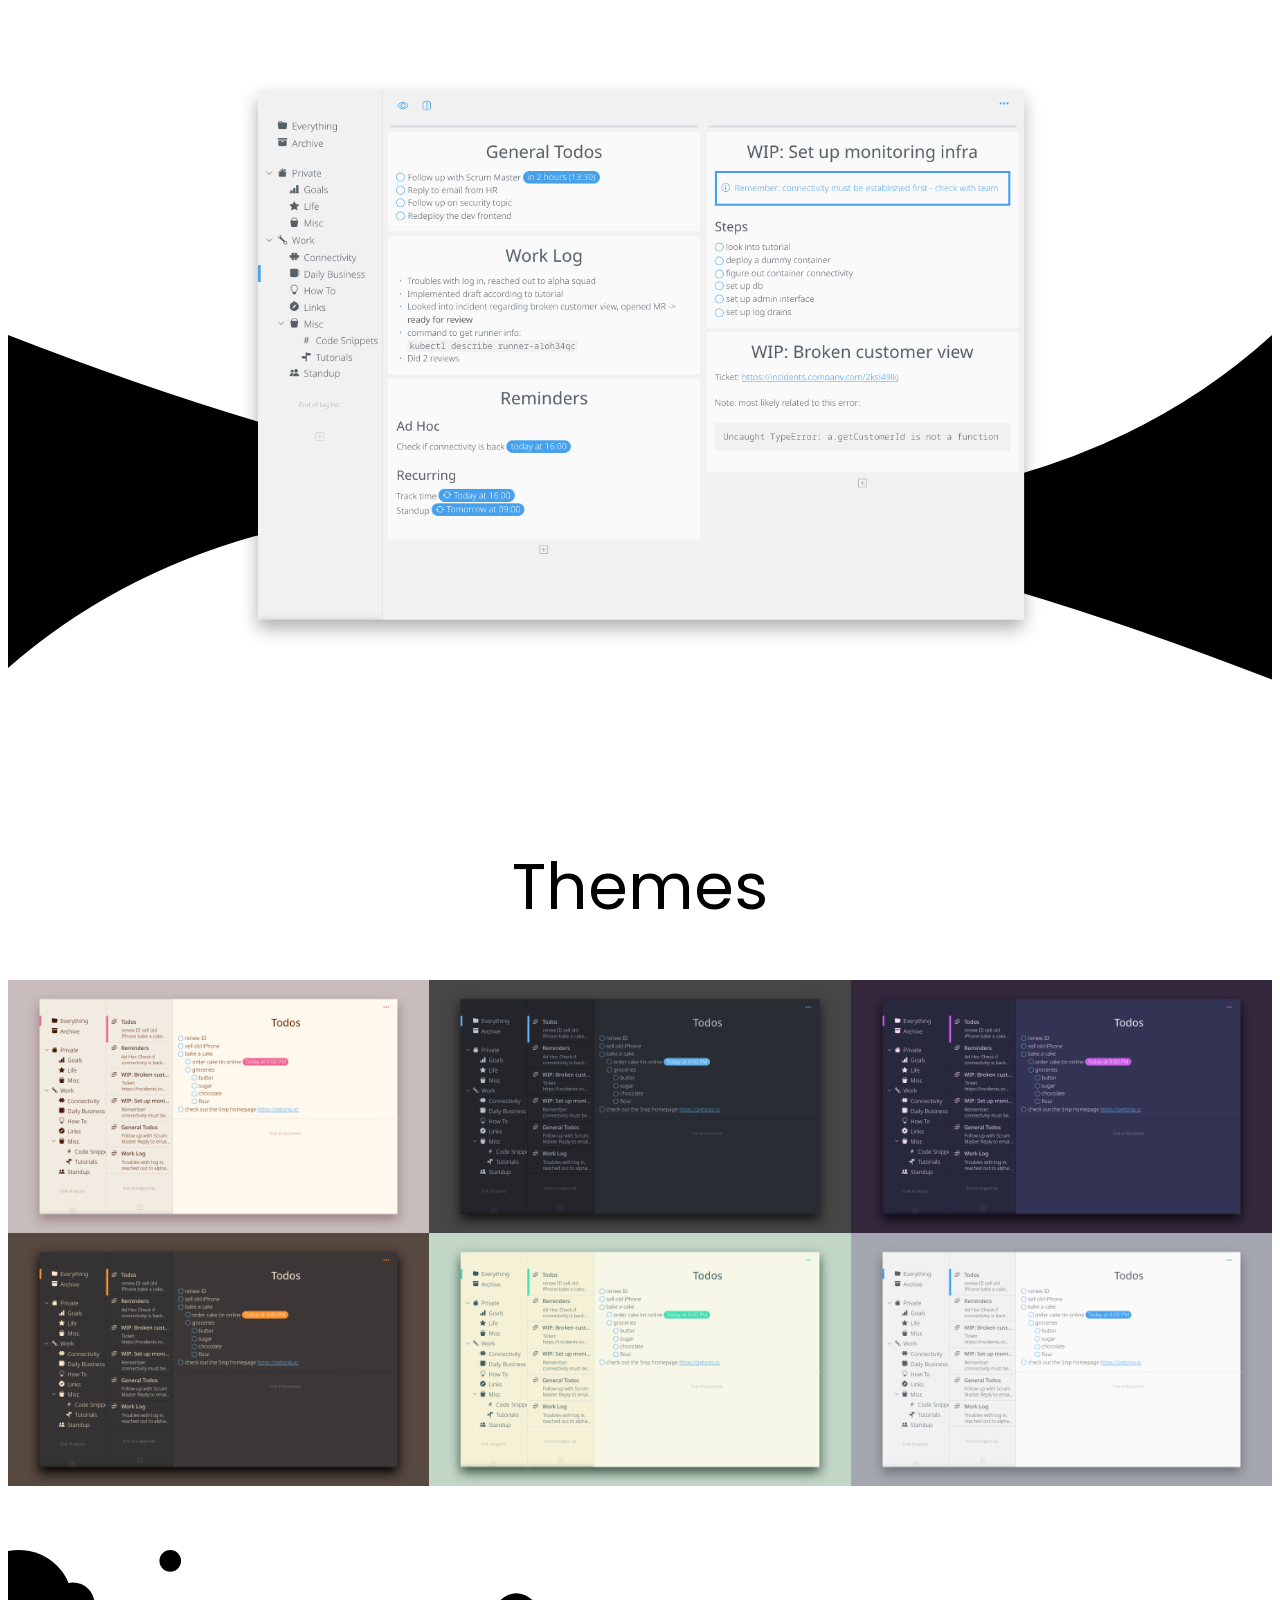
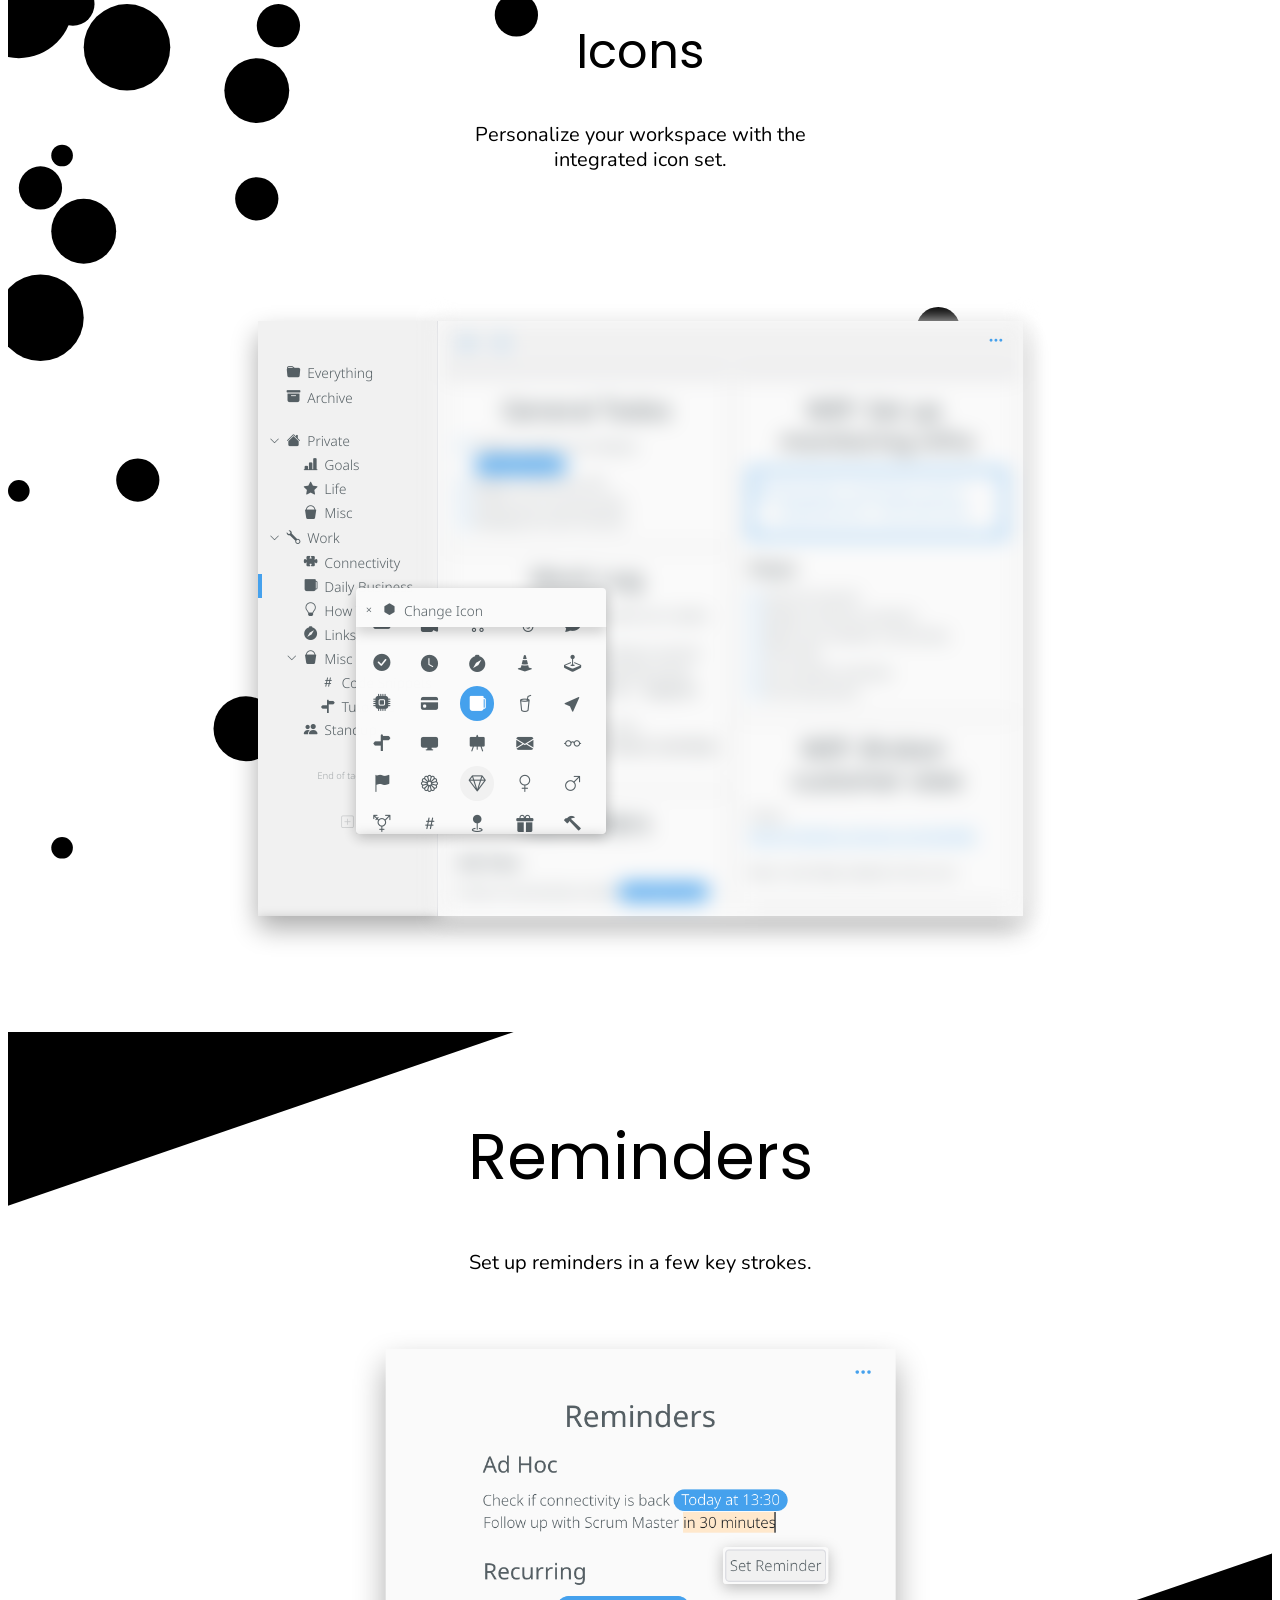
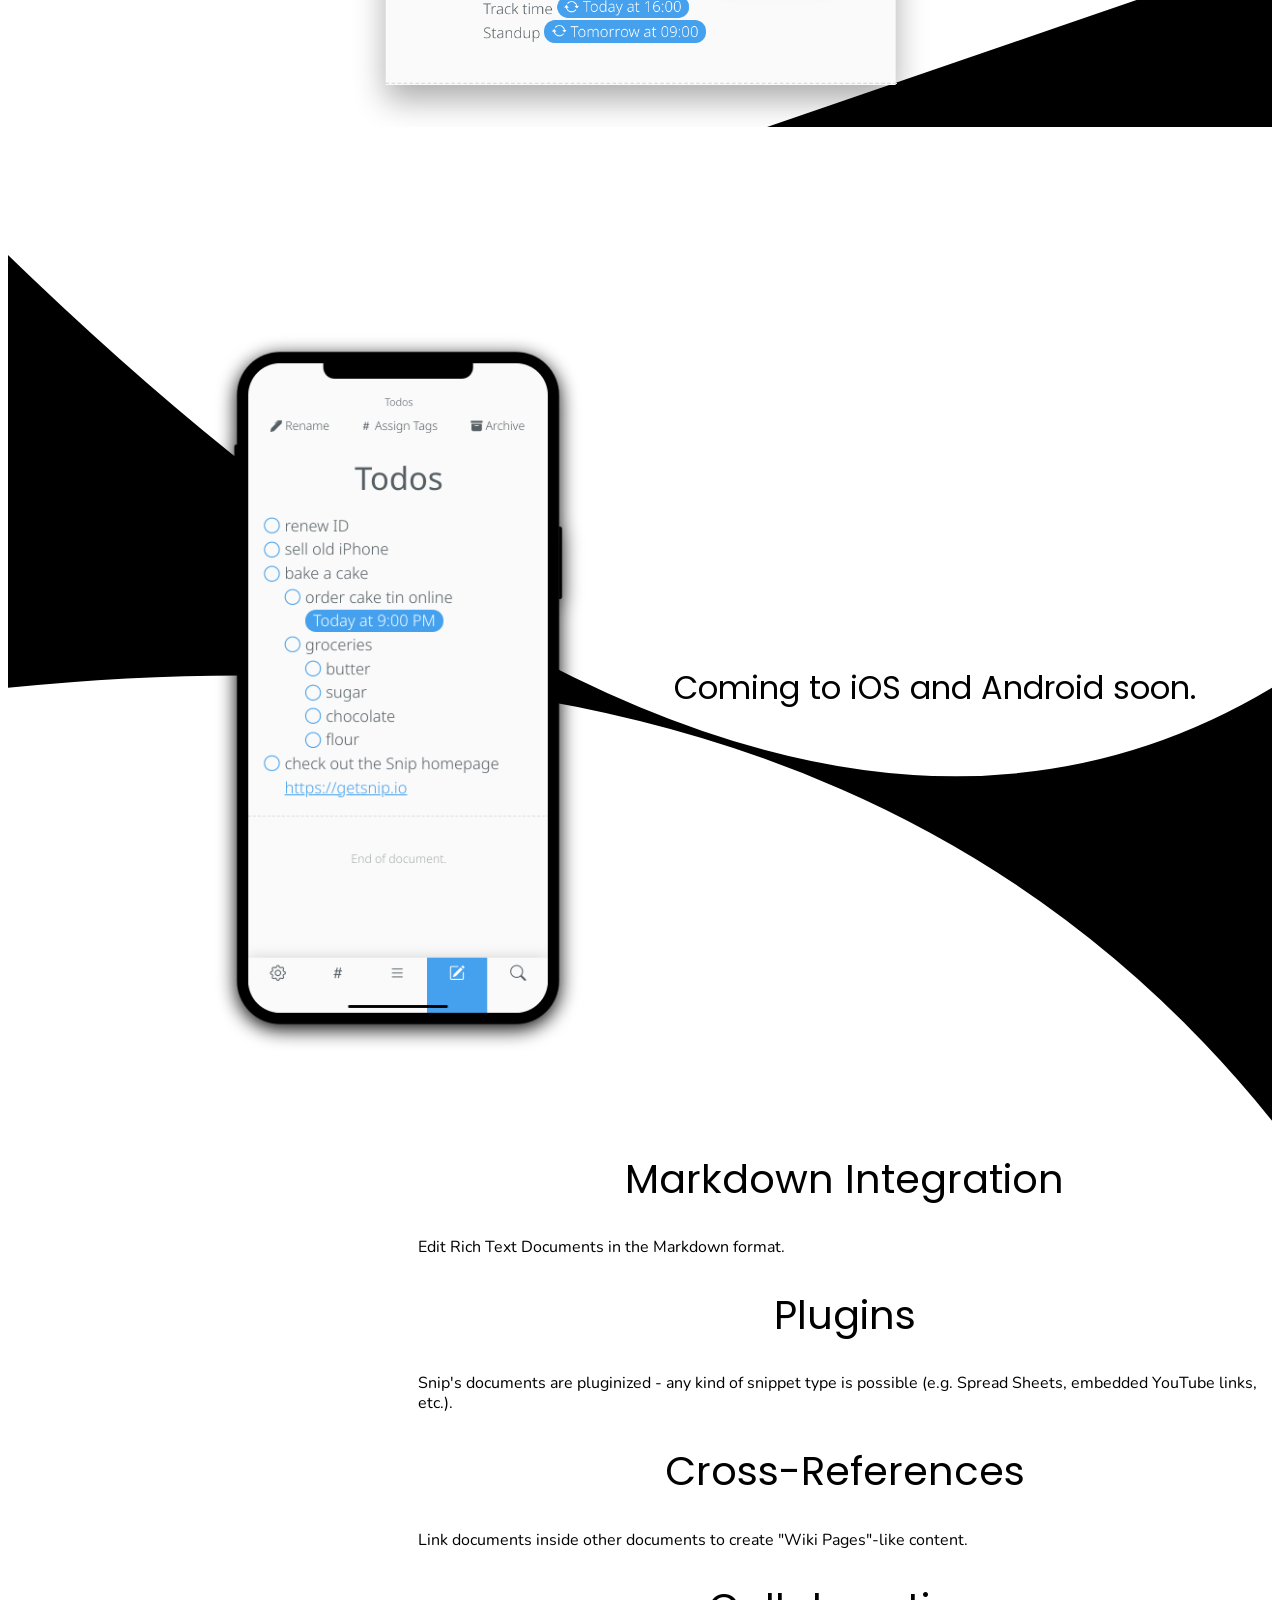
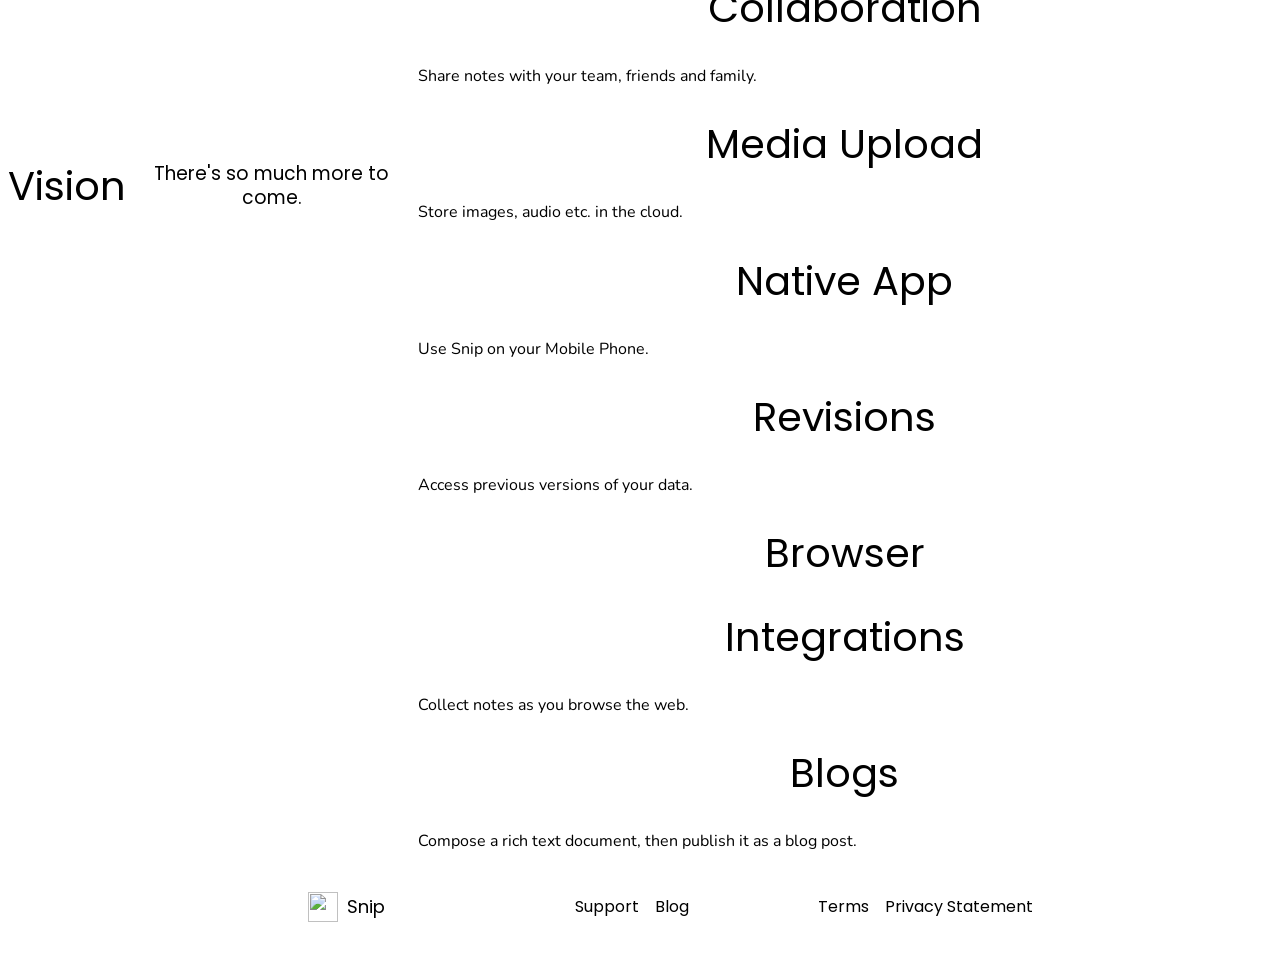
==== commit f4ec5e3b: "tweaks" ====
--- a/index.html
+++ b/index.html
@@ -218,7 +218,7 @@
     <circle cx="12" cy="49" r="2" />
     <circle cx="22" cy="72" r="3" />
     <circle cx="86" cy="35" r="2" />
-    <circle cx="45" cy="6" r="3" />
+    <circle cx="47" cy="6" r="2" />
     <circle cx="15" cy="1" r="1" />
     <circle cx="25" cy="7" r="2" />
     <circle cx="5" cy="19" r="1" />
--- a/css/index/icons-section.css
+++ b/css/index/icons-section.css
@@ -7,6 +7,7 @@
 .icons-section .header-svg {
   left: 0;
   width: unset;
+  max-width: 100%;
 }
 
 .icon-section-sub-text {
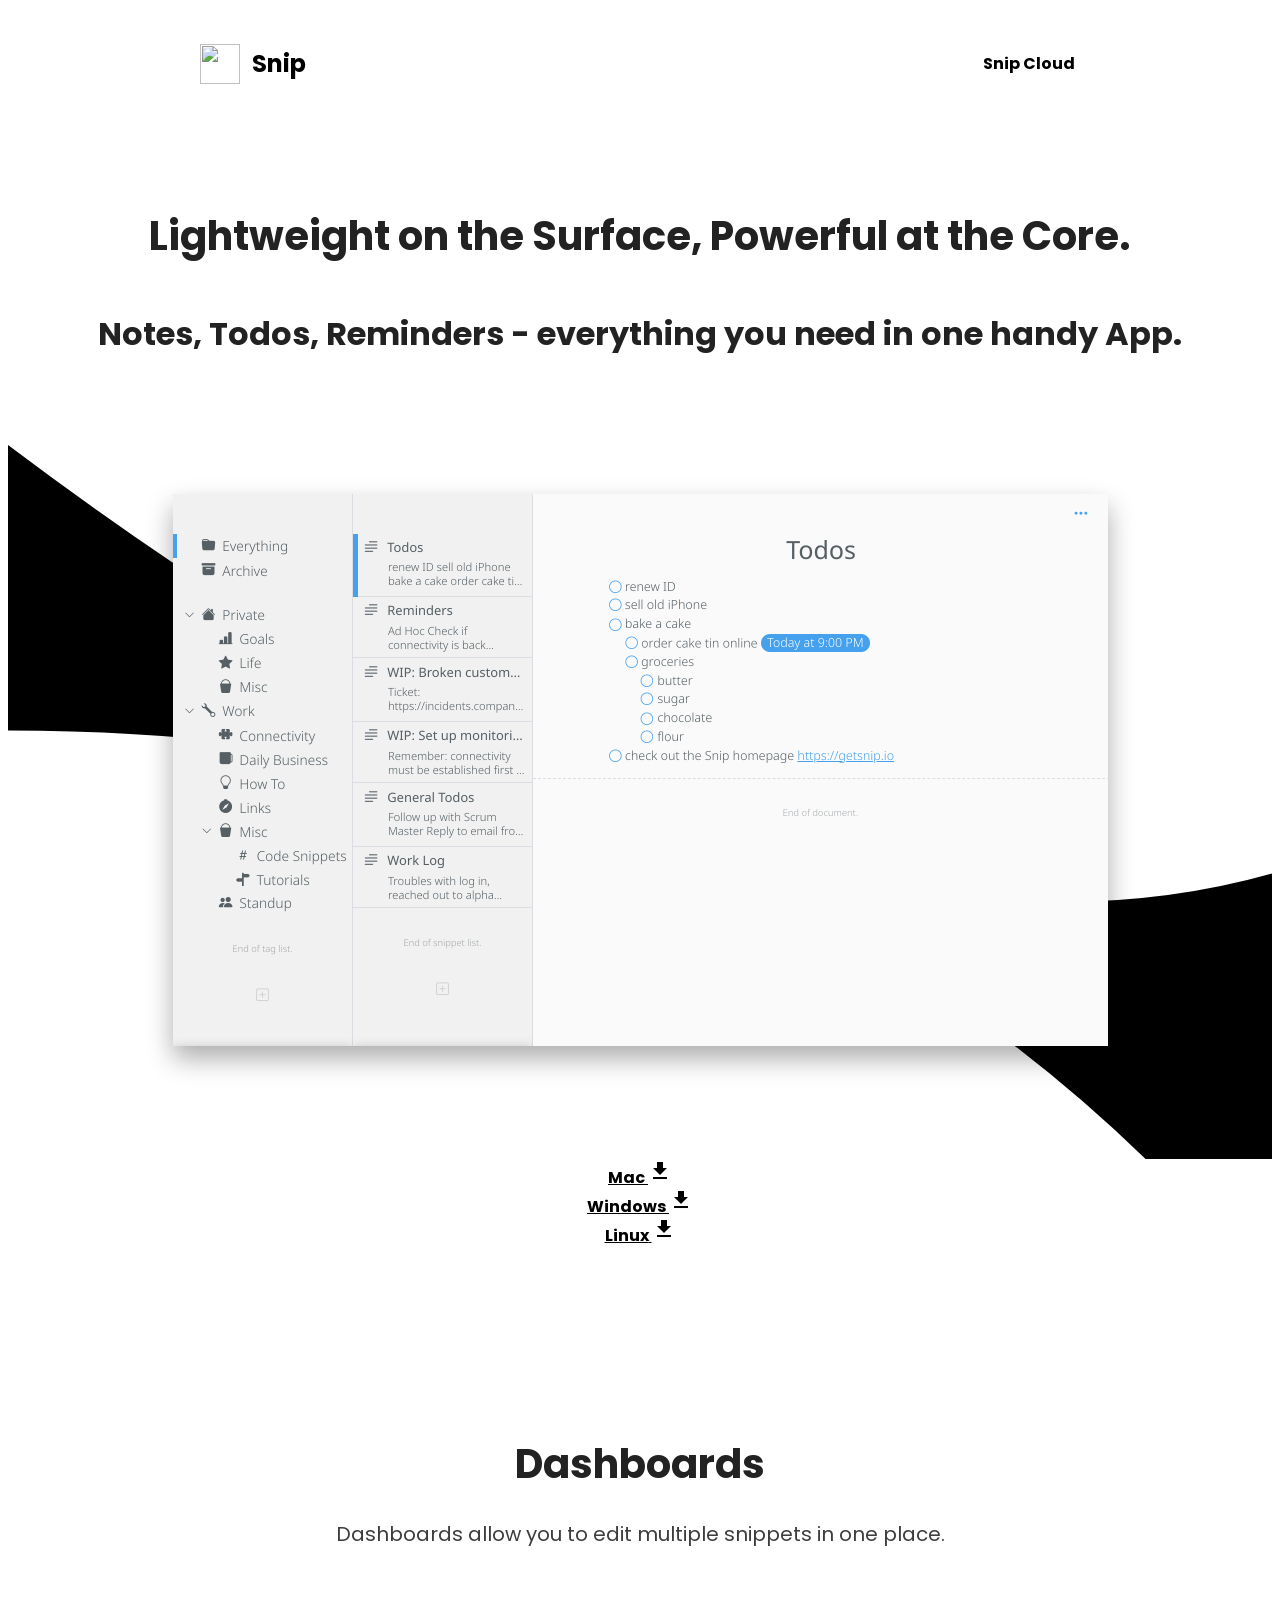
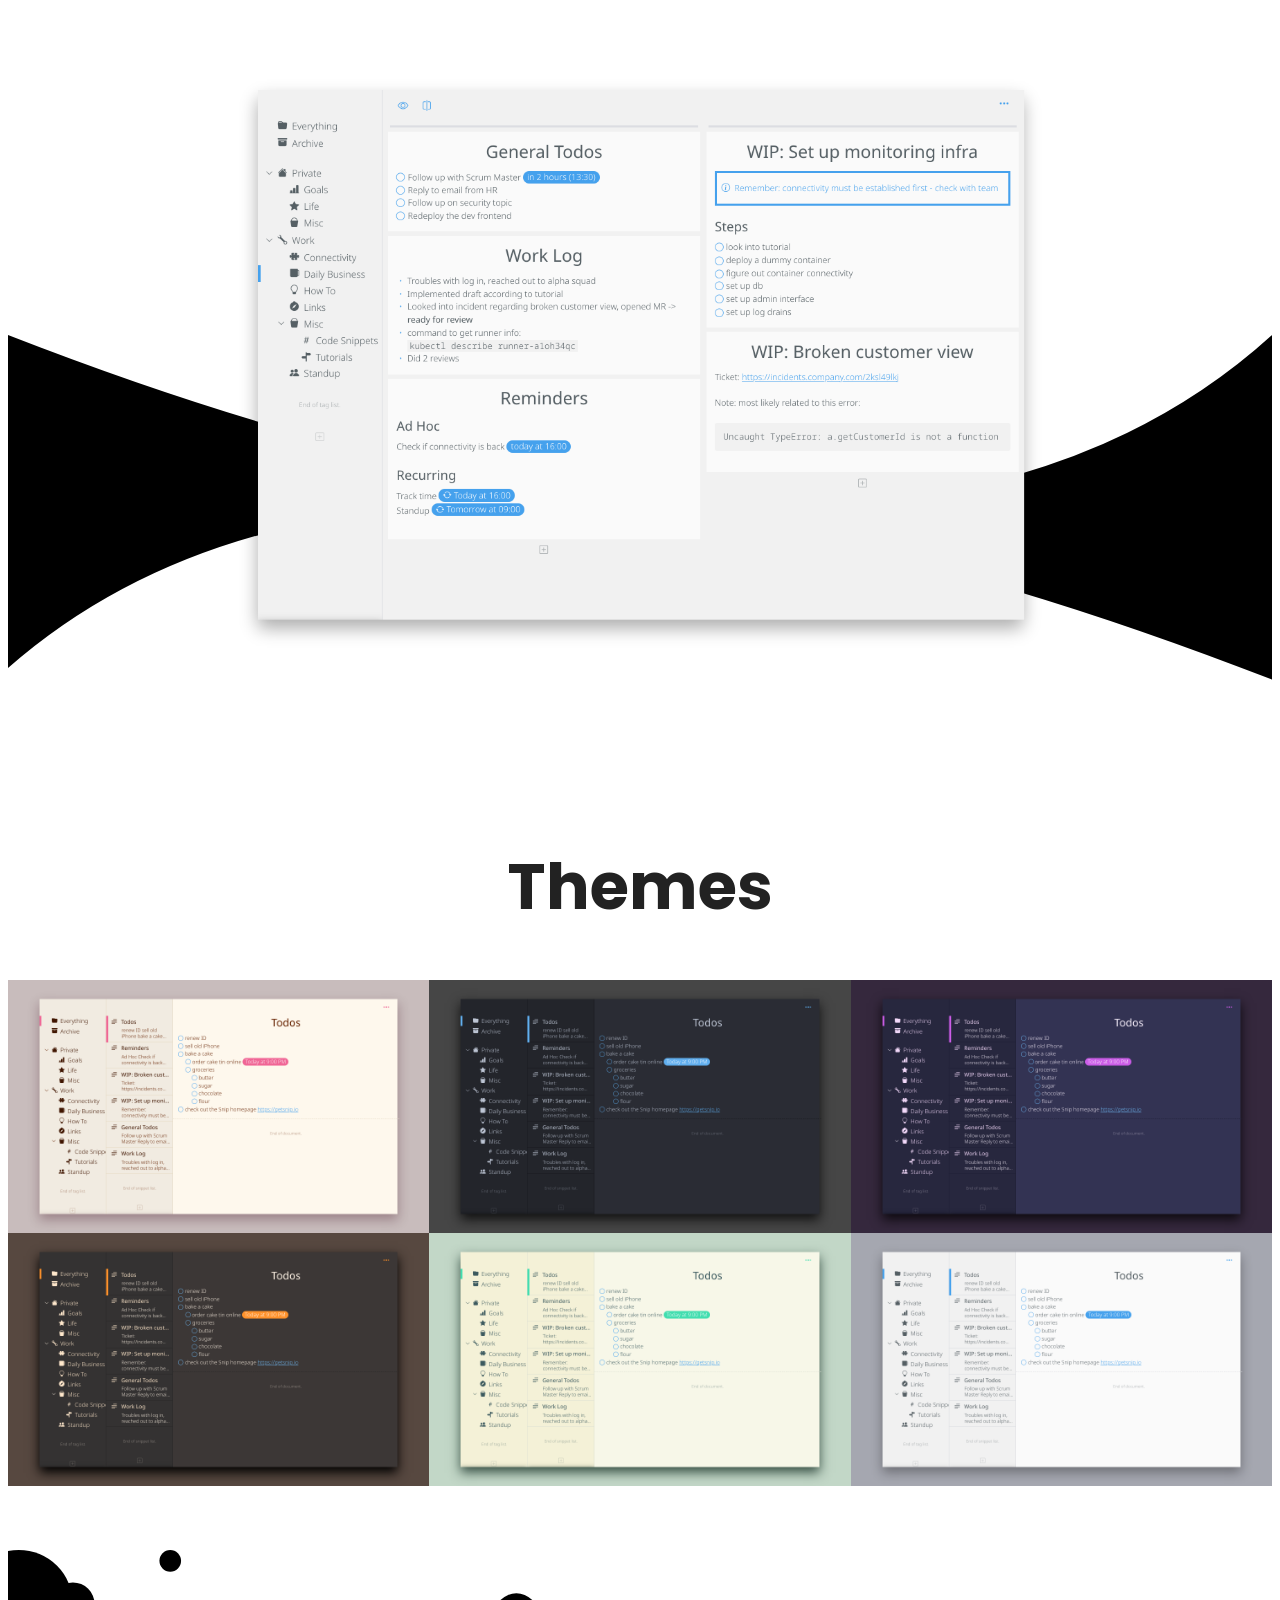
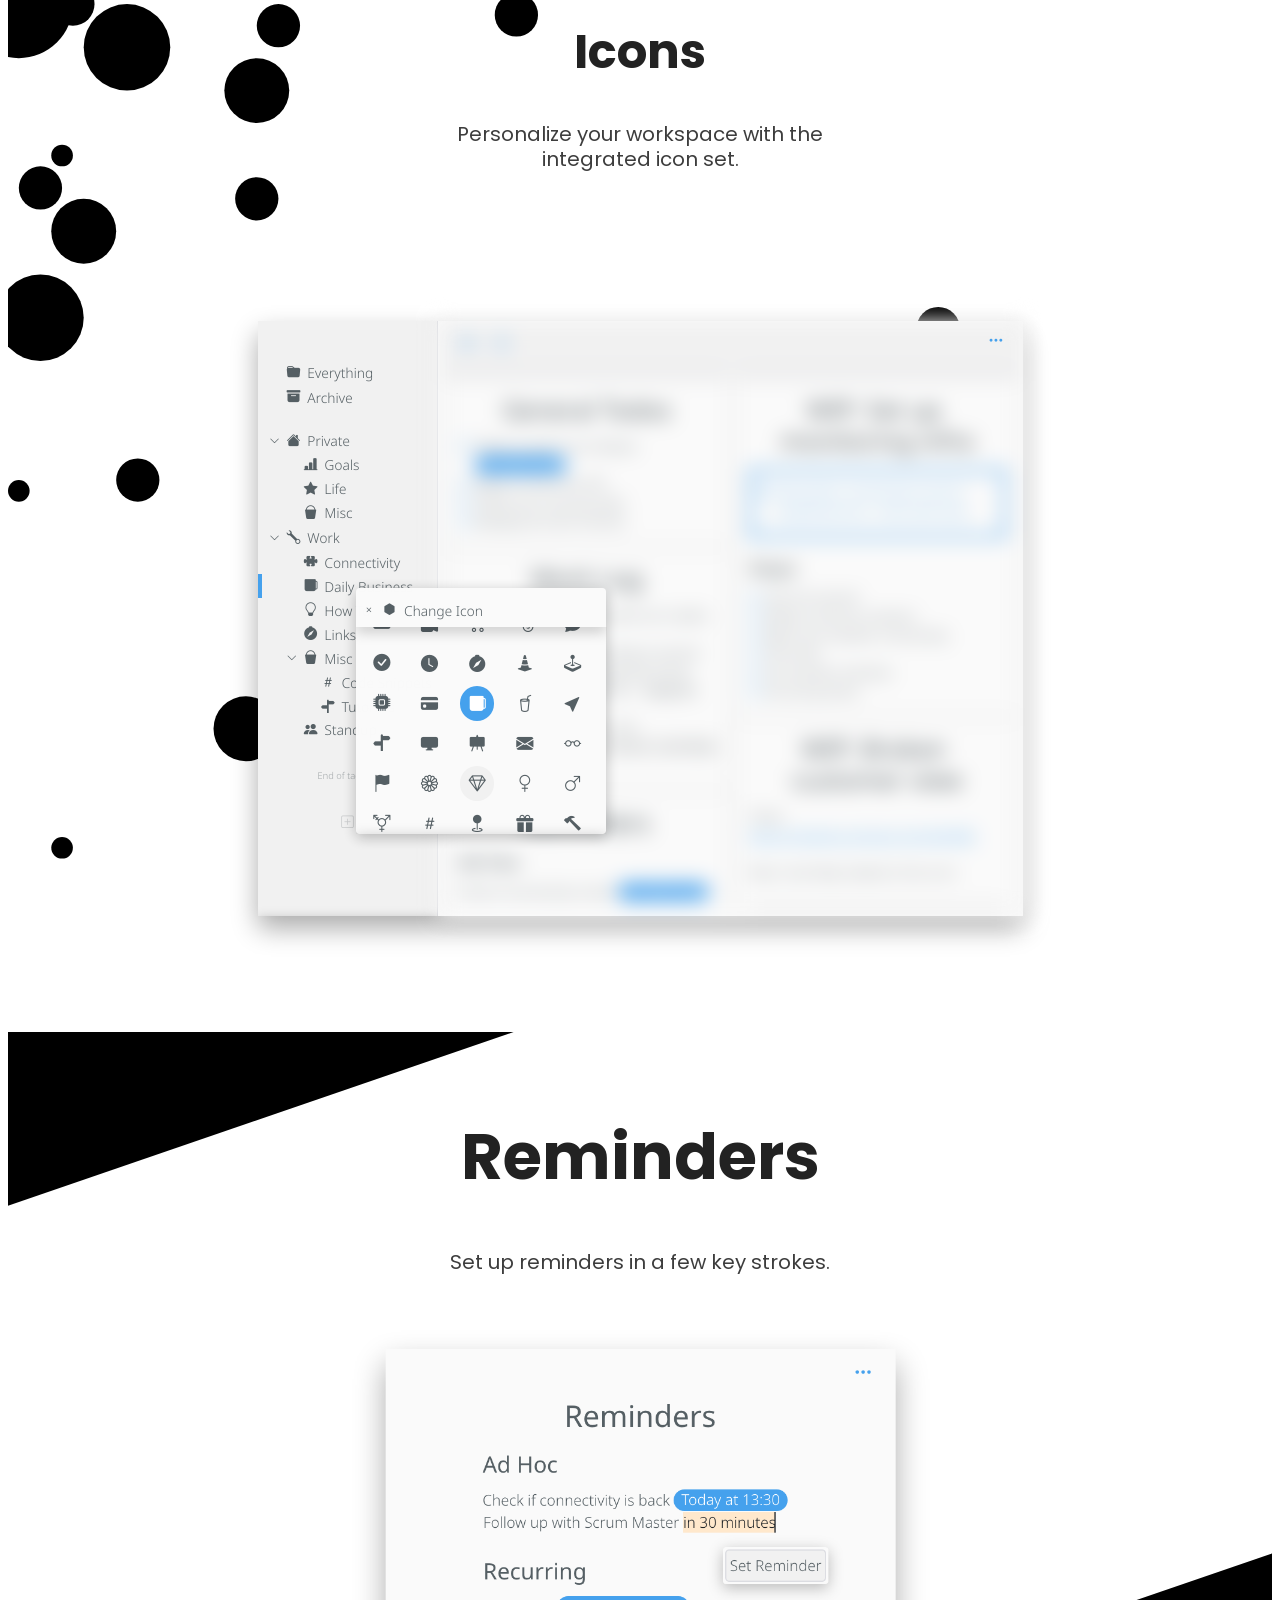
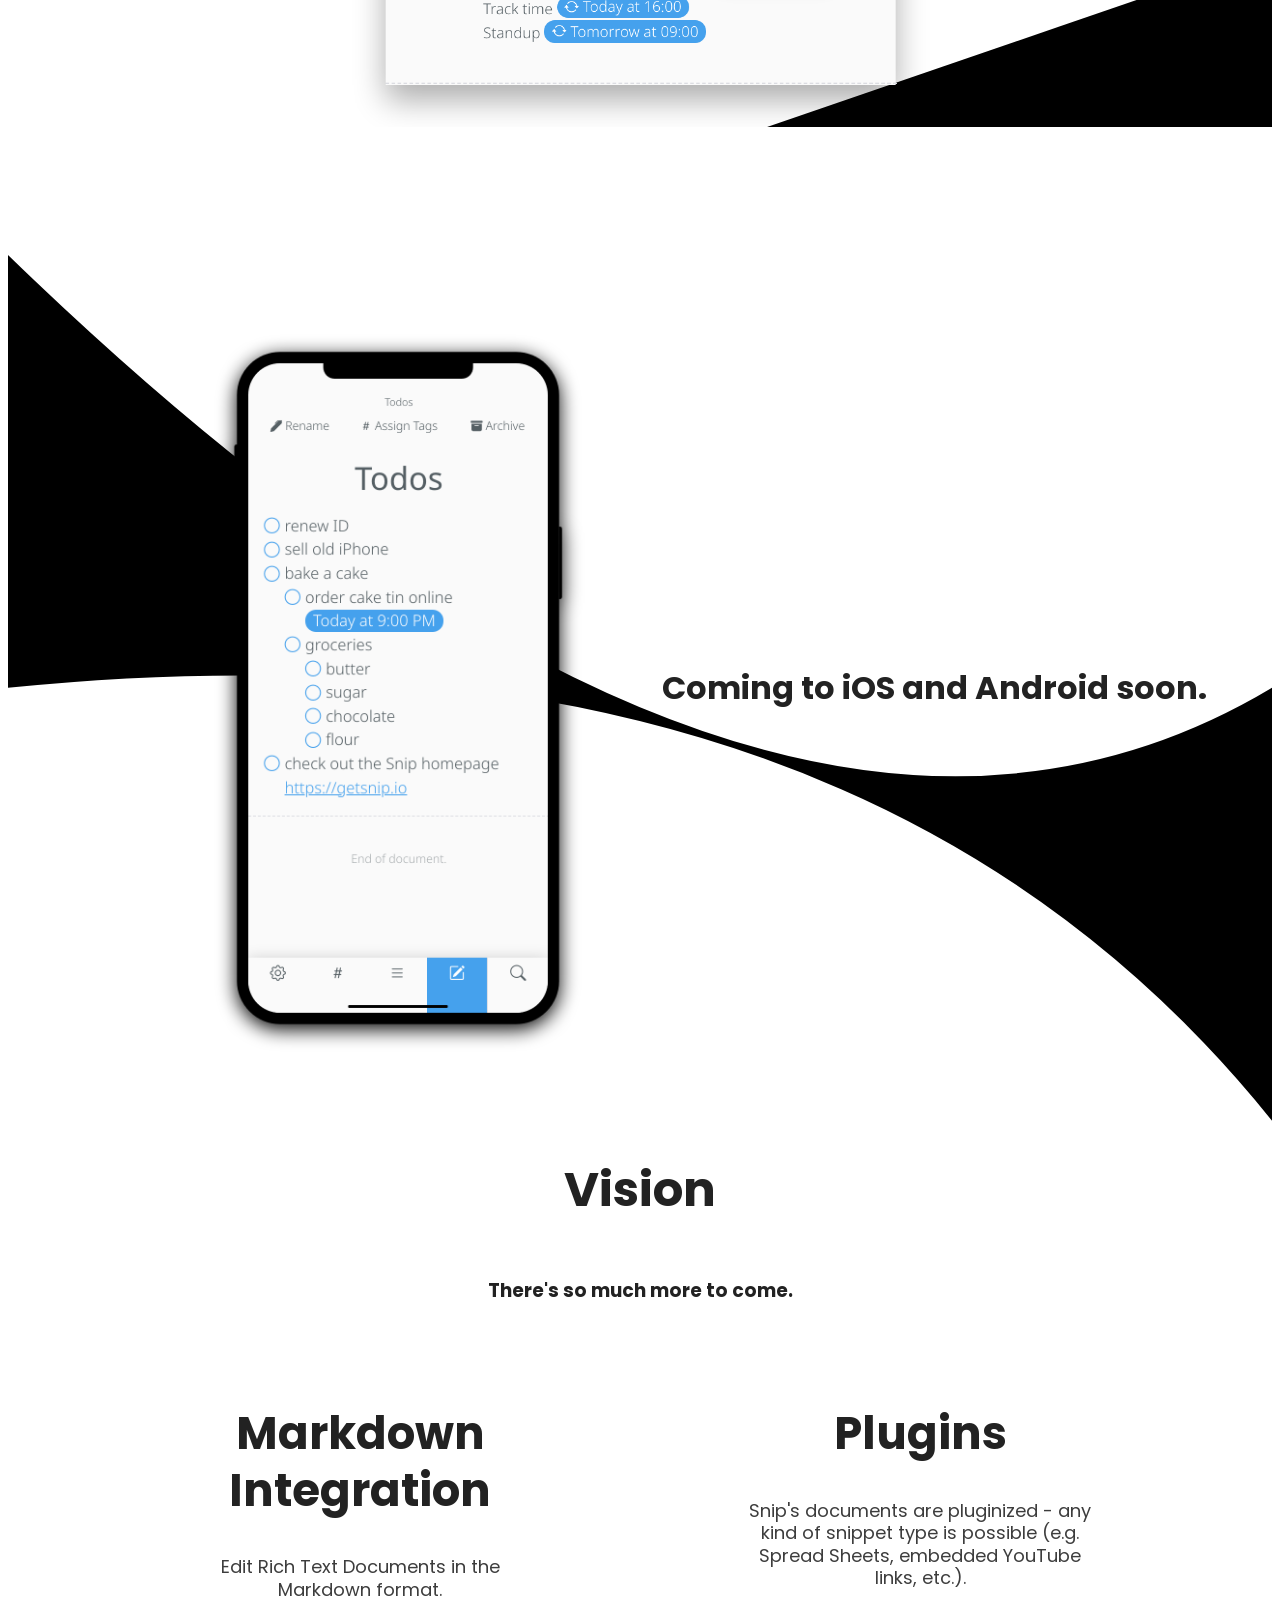
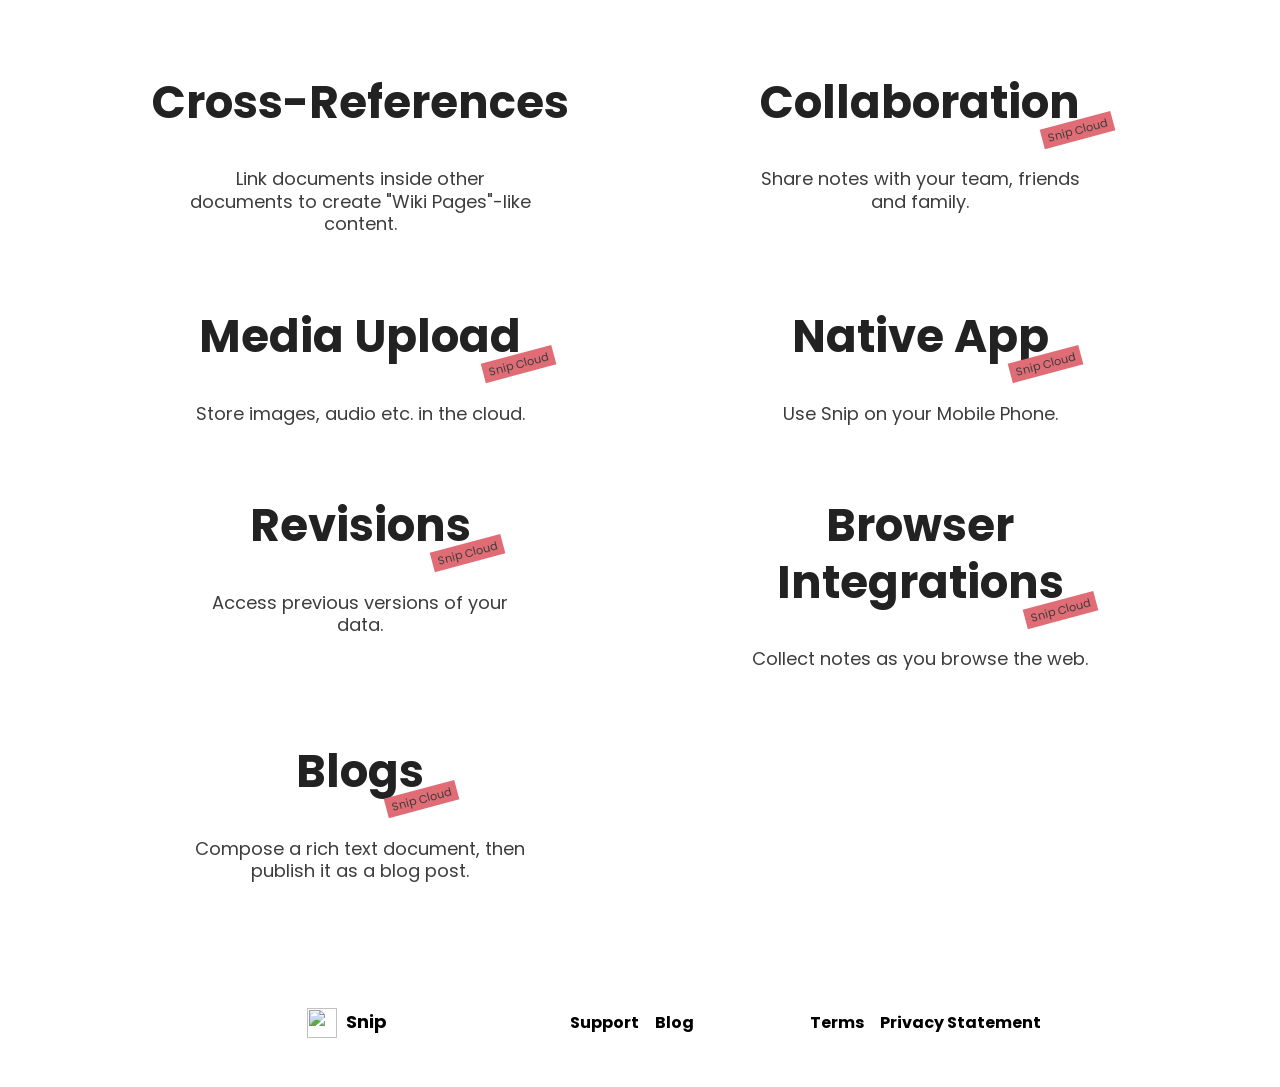
==== commit ec7383fb: "tweaks" ====
--- a/index.html
+++ b/index.html
@@ -23,6 +23,13 @@
       rel="stylesheet"
     />
 
+    <link rel="preconnect" href="https://fonts.gstatic.com" />
+    <link
+      href="https://fonts.googleapis.com/css2?family=Poppins:wght@400&display=swap"
+      rel="stylesheet"
+    />
+
+    <!-- TODO needed? -->
     <link rel="preconnect" href="https://fonts.gstatic.com" />
     <link
       href="https://fonts.googleapis.com/css2?family=Nunito&display=swap"
--- a/css/index/vision-section.css
+++ b/css/index/vision-section.css
@@ -0,0 +1,95 @@
+.vision-section {
+  max-width: 70em;
+}
+
+.vision-section-row {
+  width: 100%;
+  flex-direction: column;
+}
+
+.vision-section-row h1 {
+  font-size: 3em;
+}
+
+.vision-section-grid {
+  width: 100%;
+  display: grid;
+  grid-column-gap: 1fr;
+  grid-row-gap: 0em;
+  grid-template-columns: 5fr 5fr 5fr;
+  margin-top: 3em;
+  margin-bottom: 3em;
+}
+
+.vision-section-tile {
+  display: flex;
+  flex-direction: column;
+  align-items: center;
+  text-align: center;
+  position: relative;
+  font-size: 1.125em;
+  padding: 2em;
+  padding-top: 0;
+}
+
+.vision-section-tile span {
+  max-width: 19em;
+  font-weight: 400;
+  color: #3d3d3d;
+}
+
+.vision-section-tile h1 {
+  font-size: 2.5em;
+  position: relative;
+}
+
+.vision-section-tile img {
+  width: 100%;
+  height: 100%;
+}
+
+/* fix positioning issue of snip cloud banner */
+.h1-fix:first-of-type {
+  margin-bottom: 0;
+}
+
+.h1-fix:last-of-type {
+  margin-top: 0;
+}
+
+.snip-cloud-banner {
+  display: block;
+  position: absolute;
+  bottom: -0.75em;
+  right: -3em;
+  transform: rotateZ(-15deg);
+  font-size: 0.25em;
+  background-color: rgb(100, 174, 235);
+  background-color: hsl(355, 65%, 65%);
+  color: white;
+  padding: 0.25em;
+  padding-left: 0.5em;
+  padding-right: 0.5em;
+}
+
+.snip-cloud-banner::after {
+  content: "Snip Cloud";
+}
+
+@media only screen and (max-width: 1300px) {
+  .vision-section-grid {
+    grid-template-columns: repeat(auto-fit, minmax(30em, 1fr));
+  }
+}
+
+@media only screen and (max-width: 800px) {
+  .vision-section-grid {
+    grid-template-columns: repeat(auto-fit, minmax(1fr, 1fr));
+  }
+}
+
+@media only screen and (max-width: 550px) {
+  .vision-section-grid {
+    font-size: 0.75em;
+  }
+}
--- a/css/main.css
+++ b/css/main.css
@@ -0,0 +1,261 @@
+/*! HTML5 Boilerplate v8.0.0 | MIT License | https://html5boilerplate.com/ */
+
+/* main.css 2.1.0 | MIT License | https://github.com/h5bp/main.css#readme */
+/*
+ * What follows is the result of much research on cross-browser styling.
+ * Credit left inline and big thanks to Nicolas Gallagher, Jonathan Neal,
+ * Kroc Camen, and the H5BP dev community and team.
+ */
+
+/* ==========================================================================
+   Base styles: opinionated defaults
+   ========================================================================== */
+
+html {
+  font-size: 1em;
+  line-height: 1.4;
+}
+
+/*
+ * Remove text-shadow in selection highlight:
+ * https://twitter.com/miketaylr/status/12228805301
+ *
+ * Vendor-prefixed and regular ::selection selectors cannot be combined:
+ * https://stackoverflow.com/a/16982510/7133471
+ *
+ * Customize the background color to match your design.
+ */
+
+::-moz-selection {
+  background: #b3d4fc;
+  text-shadow: none;
+}
+
+::selection {
+  background: #b3d4fc;
+  text-shadow: none;
+}
+
+/*
+ * A better looking default horizontal rule
+ */
+
+hr {
+  display: block;
+  height: 1px;
+  border: 0;
+  border-top: 1px solid #ccc;
+  margin: 1em 0;
+  padding: 0;
+}
+
+/*
+ * Remove the gap between audio, canvas, iframes,
+ * images, videos and the bottom of their containers:
+ * https://github.com/h5bp/html5-boilerplate/issues/440
+ */
+
+audio,
+canvas,
+iframe,
+img,
+svg,
+video {
+  vertical-align: middle;
+}
+
+/*
+ * Remove default fieldset styles.
+ */
+
+fieldset {
+  border: 0;
+  margin: 0;
+  padding: 0;
+}
+
+/*
+ * Allow only vertical resizing of textareas.
+ */
+
+textarea {
+  resize: vertical;
+}
+
+/* ==========================================================================
+   Author's custom styles
+   ========================================================================== */
+
+/* ==========================================================================
+   Helper classes
+   ========================================================================== */
+
+/*
+ * Hide visually and from screen readers
+ */
+
+.hidden,
+[hidden] {
+  display: none !important;
+}
+
+/*
+ * Hide only visually, but have it available for screen readers:
+ * https://snook.ca/archives/html_and_css/hiding-content-for-accessibility
+ *
+ * 1. For long content, line feeds are not interpreted as spaces and small width
+ *    causes content to wrap 1 word per line:
+ *    https://medium.com/@jessebeach/beware-smushed-off-screen-accessible-text-5952a4c2cbfe
+ */
+
+.sr-only {
+  border: 0;
+  clip: rect(0, 0, 0, 0);
+  height: 1px;
+  margin: -1px;
+  overflow: hidden;
+  padding: 0;
+  position: absolute;
+  white-space: nowrap;
+  width: 1px;
+  /* 1 */
+}
+
+/*
+ * Extends the .sr-only class to allow the element
+ * to be focusable when navigated to via the keyboard:
+ * https://www.drupal.org/node/897638
+ */
+
+.sr-only.focusable:active,
+.sr-only.focusable:focus {
+  clip: auto;
+  height: auto;
+  margin: 0;
+  overflow: visible;
+  position: static;
+  white-space: inherit;
+  width: auto;
+}
+
+/*
+ * Hide visually and from screen readers, but maintain layout
+ */
+
+.invisible {
+  visibility: hidden;
+}
+
+/*
+ * Clearfix: contain floats
+ *
+ * For modern browsers
+ * 1. The space content is one way to avoid an Opera bug when the
+ *    `contenteditable` attribute is included anywhere else in the document.
+ *    Otherwise it causes space to appear at the top and bottom of elements
+ *    that receive the `clearfix` class.
+ * 2. The use of `table` rather than `block` is only necessary if using
+ *    `:before` to contain the top-margins of child elements.
+ */
+
+.clearfix::before,
+.clearfix::after {
+  content: " ";
+  display: table;
+}
+
+.clearfix::after {
+  clear: both;
+}
+
+/* ==========================================================================
+   EXAMPLE Media Queries for Responsive Design.
+   These examples override the primary ('mobile first') styles.
+   Modify as content requires.
+   ========================================================================== */
+
+@media only screen and (min-width: 35em) {
+  /* Style adjustments for viewports that meet the condition */
+}
+
+@media print,
+  (-webkit-min-device-pixel-ratio: 1.25),
+  (min-resolution: 1.25dppx),
+  (min-resolution: 120dpi) {
+  /* Style adjustments for high resolution devices */
+}
+
+/* ==========================================================================
+   Print styles.
+   Inlined to avoid the additional HTTP request:
+   https://www.phpied.com/delay-loading-your-print-css/
+   ========================================================================== */
+
+@media print {
+  *,
+  *::before,
+  *::after {
+    background: #fff !important;
+    color: #000 !important;
+    /* Black prints faster */
+    box-shadow: none !important;
+    text-shadow: none !important;
+  }
+
+  a,
+  a:visited {
+    text-decoration: underline;
+  }
+
+  a[href]::after {
+    content: " (" attr(href) ")";
+  }
+
+  abbr[title]::after {
+    content: " (" attr(title) ")";
+  }
+
+  /*
+   * Don't show links that are fragment identifiers,
+   * or use the `javascript:` pseudo protocol
+   */
+  a[href^="#"]::after,
+  a[href^="javascript:"]::after {
+    content: "";
+  }
+
+  pre {
+    white-space: pre-wrap !important;
+  }
+
+  pre,
+  blockquote {
+    border: 1px solid #999;
+    page-break-inside: avoid;
+  }
+
+  /*
+   * Printing Tables:
+   * https://web.archive.org/web/20180815150934/http://css-discuss.incutio.com/wiki/Printing_Tables
+   */
+  thead {
+    display: table-header-group;
+  }
+
+  tr,
+  img {
+    page-break-inside: avoid;
+  }
+
+  p,
+  h2,
+  h3 {
+    orphans: 3;
+    widows: 3;
+  }
+
+  h2,
+  h3 {
+    page-break-after: avoid;
+  }
+}
--- a/css/template.css
+++ b/css/template.css
@@ -2,9 +2,9 @@
   position: relative;
   display: flex;
   flex-direction: column;
-  font-family: "Nunito";
+  font-family: "Poppins";
+  font-weight: 700;
   background-color: var(--background-color-1);
-  color: var(--font-color-2);
   justify-content: center;
   align-items: center;
 
@@ -23,7 +23,7 @@
   letter-spacing: 0px;
   speak: none;
   font-style: normal;
-  font-weight: normal;
+  /* font-weight: normal; */
   font-variant: normal;
   text-transform: none;
   line-height: 1.25em;
@@ -69,6 +69,8 @@
 h3 {
   text-align: center;
   font-family: "Poppins";
+  font-weight: 700;
+  color: #222;
 }
 
 .nav-outer {
@@ -179,6 +181,8 @@
 .section-sub-text {
   font-size: 1.25em;
   text-align: center;
+  font-weight: 400;
+  color: #3d3d3d;
 }
 
 .image-wrapper {
